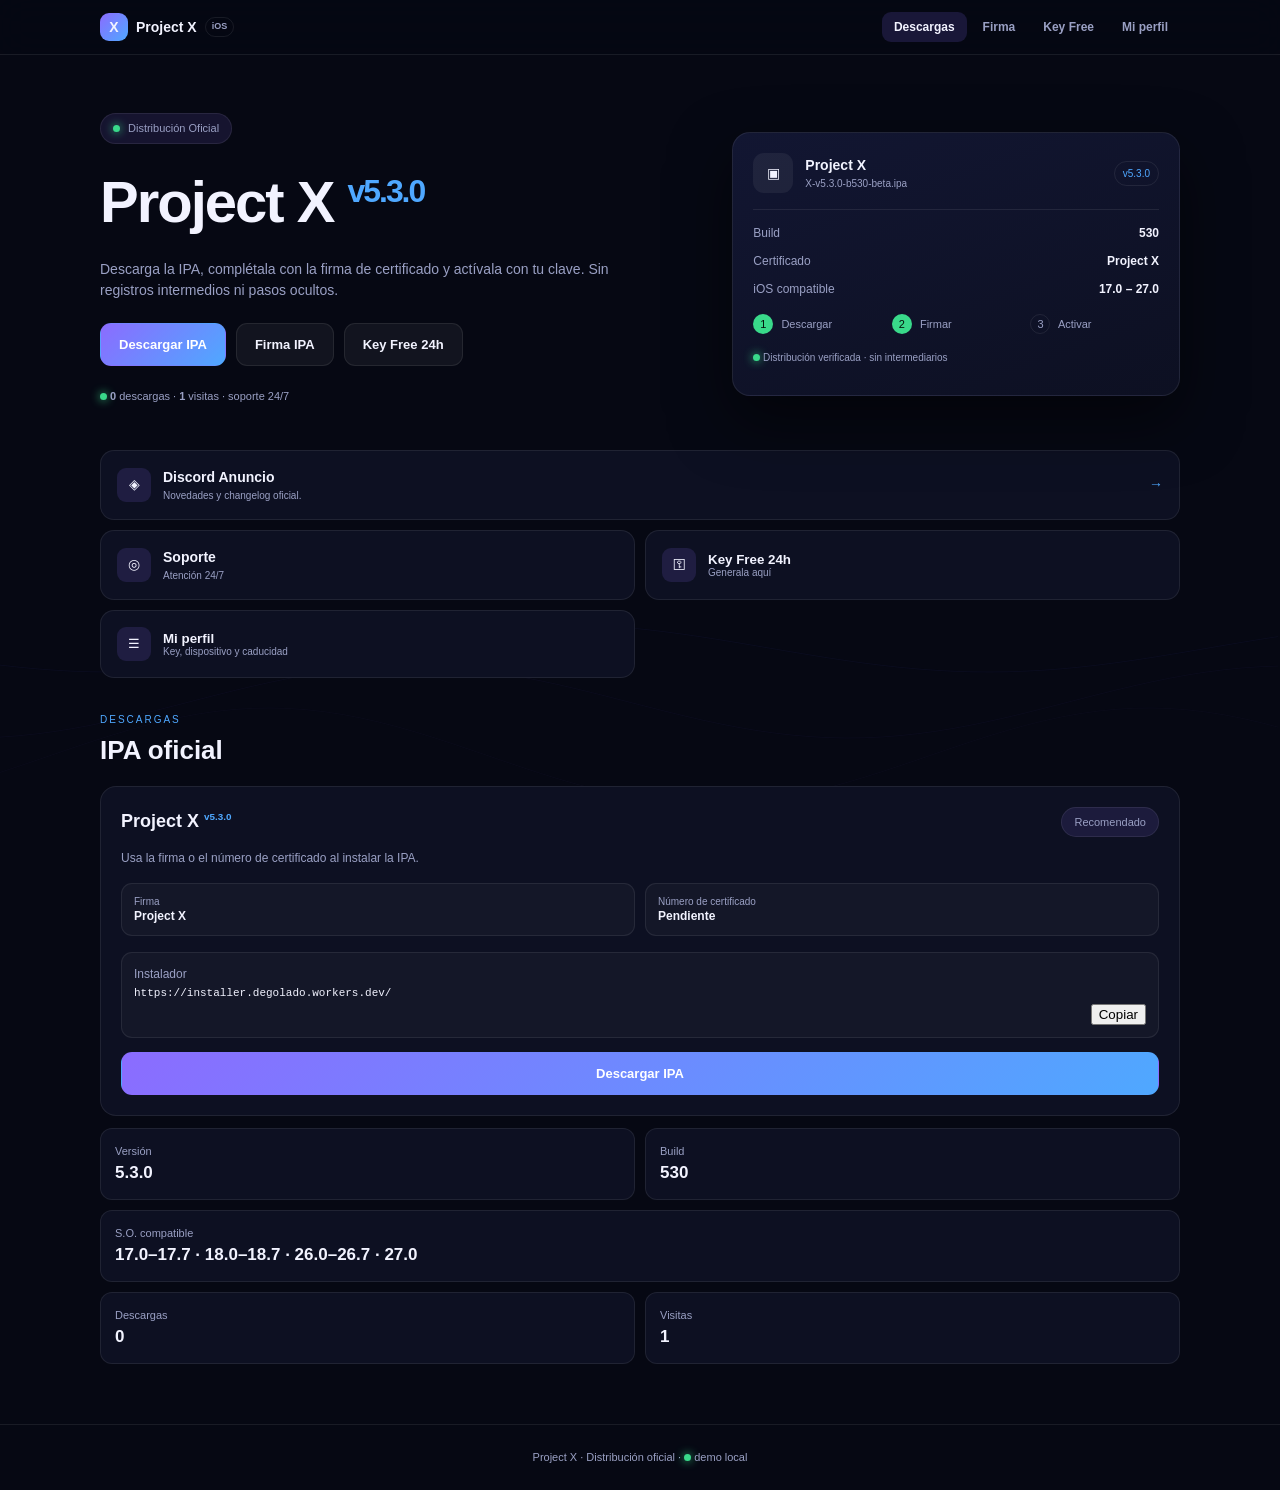
==== website/index.html @ f8ebead6 "Add X-style license gate, profile details and distribution website" ====
<!DOCTYPE html>
<html lang="es" class="dark">
<head>
  <meta charset="UTF-8" />
  <meta name="viewport" content="width=device-width, initial-scale=1.0, viewport-fit=cover" />
  <title>Project X — Distribución Oficial</title>
  <meta name="description" content="Portal de distribución de Project X para iOS: IPA, firma y claves de acceso." />
  <meta name="theme-color" content="#060813" />
  <link rel="stylesheet" href="style.css" />
</head>
<body>
  <canvas id="wave"></canvas>

  <header class="head">
    <div class="head-in">
      <a href="#home" class="brand" onclick="switchTab('download'); return false">
        <span class="brand-mark">X</span>
        <span class="brand-name">Project X</span>
        <span class="brand-tag">iOS</span>
      </a>
      <nav class="nav">
        <button type="button" class="nav-link active" data-tab="download">Descargas</button>
        <button type="button" class="nav-link" data-tab="sign">Firma</button>
        <button type="button" class="nav-link" data-tab="freekey">Key Free</button>
        <button type="button" class="nav-link" data-tab="profile">Mi perfil</button>
      </nav>
    </div>
  </header>

  <main>
    <section id="home" class="hero">
      <div class="hero-in">
        <div class="hero-copy">
          <div class="badge"><span class="dot"></span><span id="dist-badge">Distribución Oficial</span></div>
          <h1>Project X <span class="version" id="app-version">v5.3.0</span></h1>
          <p class="sub">Descarga la IPA, complétala con la firma de certificado y actívala con tu clave. Sin registros intermedios ni pasos ocultos.</p>
          <div class="cta">
            <a class="btn btn-primary" id="btn-download" href="https://gitlab.com/bnxyung7/x/-/raw/main/X-v5.3.0-b530-beta.ipa" download="X-v5.3.0-b530-beta.ipa" onclick="trackDownload()">
              <span>Descargar IPA</span>
            </a>
            <button type="button" class="btn btn-ghost" onclick="switchTab('sign')">Firma IPA</button>
            <button type="button" class="btn btn-ghost" onclick="switchTab('freekey')">Key Free 24h</button>
          </div>
          <p class="stats"><span class="dot"></span> <strong id="stat-downloads">0</strong> descargas · <strong id="stat-visits">0</strong> visitas · soporte 24/7</p>
        </div>

        <aside class="panel">
          <div class="panel-head">
            <span class="panel-icon">▣</span>
            <span class="panel-id"><strong>Project X</strong><small id="ipa-name">X-v5.3.0-b530-beta.ipa</small></span>
            <span class="chip" id="chip-version">v5.3.0</span>
          </div>
          <dl class="panel-rows">
            <div><dt>Build</dt><dd id="build">530</dd></div>
            <div><dt>Certificado</dt><dd>Project X</dd></div>
            <div><dt>iOS compatible</dt><dd>17.0 – 27.0</dd></div>
          </dl>
          <ol class="steps">
            <li class="done"><span>1</span> Descargar</li>
            <li class="done"><span>2</span> Firmar</li>
            <li><span>3</span> Activar</li>
          </ol>
          <p class="panel-foot"><span class="dot"></span> Distribución verificada · sin intermediarios</p>
        </aside>
      </div>

      <div class="bento">
        <a class="card wide" href="https://discord.gg/wAAbwX8Dmc" target="_blank" rel="noopener">
          <span class="card-icon">◈</span><span><strong>Discord Anuncio</strong><small>Novedades y changelog oficial.</small></span><span class="arrow">→</span>
        </a>
        <a class="card" href="https://discord.gg/wpqqTnfXfc" target="_blank" rel="noopener">
          <span class="card-icon">◎</span><span><strong>Soporte</strong><small>Atención 24/7</small></span>
        </a>
        <button type="button" class="card" onclick="switchTab('freekey')">
          <span class="card-icon">⚿</span><span><strong>Key Free 24h</strong><small>Generala aquí</small></span>
        </button>
        <button type="button" class="card" onclick="switchTab('profile')">
          <span class="card-icon">☰</span><span><strong>Mi perfil</strong><small>Key, dispositivo y caducidad</small></span>
        </button>
      </div>
    </section>

    <div class="tabs">
      <section class="tab active" id="tab-download">
        <div class="section-head"><p class="kicker">Descargas</p><h2>IPA oficial</h2></div>
        <div class="box">
          <div class="box-top">
            <h3>Project X <span class="version" id="dl-version">v5.3.0</span></h3>
            <span class="badge">Recomendado</span>
          </div>
          <p class="muted">Usa la firma o el número de certificado al instalar la IPA.</p>
          <div class="two">
            <button type="button" class="copy" onclick="copyText('Project X', this)"><small>Firma</small><strong>Project X</strong></button>
            <button type="button" class="copy" onclick="copyText('Pendiente', this)"><small>Número de certificado</small><strong>Pendiente</strong></button>
          </div>
          <div class="copy"><span class="muted">Instalador</span><span class="mono" id="installer-url">https://installer.degolado.workers.dev/</span><button type="button" onclick="copyText('https://installer.degolado.workers.dev/', this)">Copiar</button></div>
          <a class="btn btn-primary wide-btn" href="https://gitlab.com/bnxyung7/x/-/raw/main/X-v5.3.0-b530-beta.ipa" download="X-v5.3.0-b530-beta.ipa" onclick="trackDownload()">Descargar IPA</a>
        </div>
        <div class="metrics">
          <div><span>Versión</span><strong id="m-version">5.3.0</strong></div>
          <div><span>Build</span><strong id="m-build">530</strong></div>
          <div class="wide"><span>S.O. compatible</span><strong>17.0–17.7 · 18.0–18.7 · 26.0–26.7 · 27.0</strong></div>
          <div><span>Descargas</span><strong id="m-downloads">0</strong></div>
          <div><span>Visitas</span><strong id="m-visits">0</strong></div>
        </div>
      </section>

      <section class="tab" id="tab-sign">
        <div class="section-head"><p class="kicker">Categoría</p><h2>Firma IPA</h2></div>
        <p class="muted">Abre esta página en Safari. Instala el DNS primero. Después instala Esign, KSign, Scarlet o GBox y firma la IPA dentro de esa app.</p>
        <a class="step-banner" href="https://davidum19.github.io/ios-perfil/CFDNS-CP144%20(1).mobileconfig">
          <span><small>Paso 1</small><strong>Instalar DNS</strong><em>Perfil obligatorio antes de firmar.</em></span><span class="arrow">Instalar perfil</span>
        </a>
        <div class="sig-tabs">
          <button type="button" class="sig-tab active" data-sig="esign">ESign</button>
          <button type="button" class="sig-tab" data-sig="ksign">KSign</button>
          <button type="button" class="sig-tab" data-sig="scarlet">Scarlet</button>
          <button type="button" class="sig-tab" data-sig="gbox">GBox</button>
        </div>
        <div id="sig-list" class="sig-list"></div>
      </section>

      <section class="tab" id="tab-freekey">
        <div class="fk-card">
          <div class="fk-lang">
            <button type="button" class="active" data-lang="es">Español</button>
            <button type="button" data-lang="en">English</button>
            <button type="button" data-lang="sq">Shqip</button>
          </div>
          <span class="fk-tag" id="fk-tag">KEY FREE</span>
          <h2 id="fk-heading">Acceso gratuito de 24 horas</h2>
          <p class="muted" id="fk-sub">Genera una clave de 24 horas vinculada a este iPhone.</p>
          <div class="fk-facts">
            <div><strong>24 h</strong><span id="fk-l1">Duración</span></div>
            <div><strong>1 / 24 h</strong><span id="fk-l2">Por cuenta</span></div>
            <div><strong>1 iPhone</strong><span id="fk-l3">Vinculada</span></div>
          </div>
          <ol class="fk-steps">
            <li><b>1</b><span id="fk-s1">Configura tu nombre en Mi perfil.</span></li>
            <li><b>2</b><span id="fk-s2">Instala el perfil en este iPhone para registrar el UDID.</span></li>
            <li><b>3</b><span id="fk-s3">Toca Generar key. Aparece sola y se copia.</span></li>
          </ol>
          <a class="btn btn-ghost wide-btn" href="https://davidum19.github.io/ios-perfil/CFDNS-CP144%20(1).mobileconfig" id="fk-profile">Instalar perfil en este iPhone</a>
          <button type="button" class="btn btn-primary wide-btn" onclick="generateFreeKey()" id="fk-go">Generar key</button>
          <div id="fk-result" class="key-result hidden">
            <small>Tu key de 24 horas</small>
            <code id="fk-key">—</code>
            <button type="button" class="btn btn-ghost" onclick="copyGeneratedKey()">Copiar key</button>
          </div>
          <p id="fk-note" class="note"></p>
        </div>
      </section>

      <section class="tab" id="tab-profile">
        <div class="section-head"><p class="kicker">Tu espacio</p><h2>Mi perfil</h2></div>
        <div class="profile-card">
          <div class="profile-user">
            <span class="avatar" id="profile-avatar">P</span>
            <div><strong id="profile-name">Invitado</strong><small>Project X · iOS</small></div>
          </div>
          <label>Nombre</label>
          <input id="profile-input" maxlength="24" placeholder="Tu nombre" />
          <button type="button" class="btn btn-ghost" onclick="saveProfile()">Guardar</button>

          <div class="license">
            <div><span>Estado</span><strong id="p-status">inactive</strong></div>
            <div><span>Key</span><strong id="p-key">—</strong></div>
            <div><span>Activación</span><strong id="p-activation">—</strong></div>
            <div><span>Caduca</span><strong id="p-expiry">—</strong></div>
            <div><span>Dispositivo</span><strong id="p-device">—</strong></div>
          </div>
          <div class="profile-actions">
            <button type="button" class="btn btn-primary" onclick="switchTab('freekey')">Generar key</button>
            <button type="button" class="btn btn-ghost" onclick="revokeKey()">Revocar key</button>
          </div>
        </div>
      </section>
    </div>
  </main>

  <footer>Project X · Distribución oficial · <span class="dot"></span> demo local</footer>
  <script src="app.js"></script>
</body>
</html>
---- website/style.css ----
:root {
  --bg: #060813;
  --panel: #0d1022;
  --panel-2: #121632;
  --line: rgba(255, 255, 255, .08);
  --text: #f2f3ff;
  --muted: #9aa0c4;
  --accent: #8b6cff;
  --accent-2: #4fa8ff;
  --green: #39d98a;
  --orange: #ffb454;
}

* { box-sizing: border-box; }
html { scroll-behavior: smooth; }
body {
  margin: 0;
  min-height: 100vh;
  background: var(--bg);
  color: var(--text);
  font: 14px/1.5 -apple-system, BlinkMacSystemFont, "Segoe UI", Roboto, sans-serif;
  overflow-x: hidden;
}
#wave { position: fixed; inset: 0; width: 100%; height: 100%; z-index: -1; opacity: .45; }

.dot { display: inline-block; width: 7px; height: 7px; border-radius: 50%; background: var(--green); box-shadow: 0 0 10px var(--green); }
.muted { color: var(--muted); font-size: 12px; }
.mono { font-family: ui-monospace, SFMono-Regular, Menlo, monospace; font-size: 11px; word-break: break-all; }
.hidden { display: none !important; }
.version { font-size: .55em; color: var(--accent-2); font-weight: 600; vertical-align: super; }
.arrow { color: var(--accent-2); }

.head {
  position: sticky; top: 0; z-index: 20;
  background: rgba(6, 8, 19, .82); backdrop-filter: blur(16px);
  border-bottom: 1px solid var(--line);
}
.head-in { max-width: 1120px; margin: auto; padding: 12px 20px; display: flex; align-items: center; justify-content: space-between; gap: 16px; }
.brand { display: flex; align-items: center; gap: 8px; color: var(--text); text-decoration: none; font-weight: 700; }
.brand-mark { width: 28px; height: 28px; display: grid; place-items: center; border-radius: 9px; background: linear-gradient(135deg, var(--accent), var(--accent-2)); }
.brand-tag { font-size: 9px; color: var(--muted); border: 1px solid var(--line); padding: 2px 6px; border-radius: 20px; }
.nav { display: flex; gap: 4px; overflow-x: auto; }
.nav-link { background: transparent; border: 0; color: var(--muted); padding: 8px 12px; border-radius: 9px; font-size: 12px; font-weight: 600; cursor: pointer; white-space: nowrap; }
.nav-link:hover, .nav-link.active { color: var(--text); background: rgba(139, 108, 255, .16); }

main { max-width: 1120px; margin: auto; padding: 24px 20px 60px; }
.hero-in { display: grid; grid-template-columns: 1.35fr 1fr; gap: 28px; align-items: center; padding: 34px 0; }
.hero-copy h1 { font-size: clamp(34px, 6vw, 58px); margin: 14px 0 8px; letter-spacing: -2px; }
.badge { display: inline-flex; align-items: center; gap: 8px; padding: 6px 12px; border-radius: 30px; background: rgba(139, 108, 255, .12); border: 1px solid var(--line); font-size: 11px; color: var(--muted); }
.sub { color: var(--muted); max-width: 560px; font-size: 14px; }
.cta { display: flex; flex-wrap: wrap; gap: 10px; margin: 22px 0; }
.btn { display: inline-flex; align-items: center; justify-content: center; gap: 8px; padding: 11px 18px; border-radius: 11px; font-size: 13px; font-weight: 700; text-decoration: none; cursor: pointer; border: 1px solid transparent; }
.btn-primary { background: linear-gradient(135deg, var(--accent), var(--accent-2)); color: white; }
.btn-ghost { background: rgba(255, 255, 255, .05); border-color: var(--line); color: var(--text); }
.wide-btn { width: 100%; margin-top: 14px; }
.stats { font-size: 11px; color: var(--muted); }

.panel { position: relative; border: 1px solid var(--line); border-radius: 18px; padding: 20px; background: linear-gradient(160deg, var(--panel-2), var(--panel)); box-shadow: 0 24px 60px rgba(0, 0, 0, .5); }
.panel-head { display: flex; align-items: center; gap: 12px; padding-bottom: 16px; border-bottom: 1px solid var(--line); }
.panel-icon { width: 40px; height: 40px; border-radius: 11px; background: rgba(255, 255, 255, .06); display: grid; place-items: center; }
.panel-id { display: flex; flex-direction: column; }
.panel-id small { color: var(--muted); font-size: 10px; }
.chip { margin-left: auto; font-size: 10px; color: var(--accent-2); border: 1px solid var(--line); padding: 4px 8px; border-radius: 20px; }
.panel-rows { margin: 14px 0; display: grid; gap: 10px; }
.panel-rows div { display: flex; justify-content: space-between; font-size: 12px; }
.panel-rows dt { color: var(--muted); }
.panel-rows dd { margin: 0; font-weight: 600; }
.steps { display: flex; gap: 10px; list-style: none; padding: 0; margin: 16px 0; }
.steps li { flex: 1; font-size: 11px; color: var(--muted); }
.steps li span { display: inline-grid; place-items: center; width: 20px; height: 20px; border-radius: 50%; border: 1px solid var(--line); margin-right: 5px; }
.steps li.done span { background: var(--green); color: #04120b; border-color: transparent; }
.panel-foot { font-size: 10px; color: var(--muted); }

.bento { display: grid; grid-template-columns: repeat(2, 1fr); gap: 10px; }
.card { display: flex; align-items: center; gap: 12px; text-align: left; padding: 16px; border: 1px solid var(--line); border-radius: 14px; background: var(--panel); color: var(--text); text-decoration: none; cursor: pointer; }
.card.wide { grid-column: 1 / -1; }
.card:hover { border-color: rgba(139, 108, 255, .5); }
.card > span:nth-child(2) { display: flex; flex-direction: column; }
.card small { color: var(--muted); font-size: 10px; }
.card-icon { width: 34px; height: 34px; display: grid; place-items: center; border-radius: 9px; background: rgba(139, 108, 255, .14); }
.card .arrow { margin-left: auto; }

.tabs { margin-top: 34px; }
.tab { display: none; }
.tab.active { display: block; }
.section-head { margin-bottom: 16px; }
.kicker { text-transform: uppercase; letter-spacing: 2px; font-size: 10px; color: var(--accent-2); margin: 0 0 4px; }
.section-head h2 { margin: 0; font-size: 26px; }
.box { border: 1px solid var(--line); border-radius: 16px; background: var(--panel); padding: 20px; }
.box-top { display: flex; align-items: center; justify-content: space-between; }
.box-top h3 { margin: 0; font-size: 18px; }
.two { display: grid; grid-template-columns: 1fr 1fr; gap: 10px; margin: 16px 0; }
.copy { display: flex; flex-direction: column; width: 100%; gap: 2px; padding: 12px; border: 1px solid var(--line); border-radius: 11px; background: rgba(255, 255, 255, .03); color: var(--text); text-align: left; font-size: 12px; }
.copy small { color: var(--muted); font-size: 10px; }
.copy button { margin-left: auto; }
.metrics { display: grid; grid-template-columns: repeat(2, 1fr); gap: 10px; margin-top: 12px; }
.metrics > div { border: 1px solid var(--line); border-radius: 12px; padding: 14px; background: var(--panel); display: flex; flex-direction: column; }
.metrics .wide { grid-column: 1 / -1; }
.metrics span { color: var(--muted); font-size: 11px; }
.metrics strong { font-size: 17px; }

.step-banner { display: flex; align-items: center; justify-content: space-between; gap: 12px; margin: 16px 0; padding: 16px; border-radius: 14px; border: 1px solid rgba(139, 108, 255, .35); background: rgba(139, 108, 255, .08); color: var(--text); text-decoration: none; }
.step-banner > span:first-child { display: flex; flex-direction: column; }
.step-banner small { color: var(--accent-2); font-size: 10px; text-transform: uppercase; }
.step-banner em { color: var(--muted); font-size: 11px; }
.sig-tabs { display: flex; gap: 6px; margin-bottom: 12px; overflow-x: auto; }
.sig-tab { border: 1px solid var(--line); background: var(--panel); color: var(--muted); padding: 8px 14px; border-radius: 9px; font-size: 12px; cursor: pointer; }
.sig-tab.active { color: var(--text); background: rgba(139, 108, 255, .18); }
.sig-list { display: grid; gap: 8px; }
.sig-row { display: flex; align-items: center; justify-content: space-between; padding: 12px 14px; border: 1px solid var(--line); border-radius: 11px; background: var(--panel); color: var(--text); text-decoration: none; }
.sig-row span { display: flex; flex-direction: column; }
.sig-row small { color: var(--muted); font-size: 10px; }
.sig-row .go, .sig-row > span:last-child { color: var(--accent-2); font-size: 12px; font-weight: 700; }

.fk-card { max-width: 620px; margin: auto; border: 1px solid var(--line); border-radius: 18px; background: var(--panel); padding: 24px; text-align: center; }
.fk-lang { display: inline-flex; gap: 4px; border: 1px solid var(--line); border-radius: 10px; padding: 3px; margin-bottom: 18px; }
.fk-lang button { border: 0; background: transparent; color: var(--muted); padding: 6px 12px; border-radius: 7px; font-size: 11px; cursor: pointer; }
.fk-lang button.active { background: rgba(139, 108, 255, .22); color: var(--text); }
.fk-tag { font-size: 10px; letter-spacing: 2px; color: var(--accent-2); }
.fk-card h2 { margin: 8px 0; font-size: 24px; }
.fk-facts { display: grid; grid-template-columns: repeat(3, 1fr); gap: 8px; margin: 18px 0; }
.fk-facts div { border: 1px solid var(--line); border-radius: 11px; padding: 12px 6px; display: flex; flex-direction: column; }
.fk-facts strong { font-size: 15px; }
.fk-facts span { font-size: 10px; color: var(--muted); }
.fk-steps { text-align: left; color: var(--muted); font-size: 12px; padding-left: 20px; }
.fk-steps li { margin: 8px 0; }
.fk-steps b { display: inline-grid; place-items: center; width: 20px; height: 20px; border-radius: 50%; background: rgba(139, 108, 255, .2); color: var(--text); margin-right: 6px; }
.key-result { margin-top: 18px; border: 1px solid rgba(57, 217, 138, .4); border-radius: 12px; padding: 14px; background: rgba(57, 217, 138, .07); }
.key-result small { color: var(--muted); display: block; }
.key-result code { display: block; font-size: 16px; font-weight: 700; margin: 8px 0; word-break: break-all; }
.note { font-size: 11px; color: var(--orange); min-height: 16px; }

.profile-card { max-width: 620px; margin: auto; border: 1px solid var(--line); border-radius: 18px; background: var(--panel); padding: 24px; }
.profile-user { display: flex; align-items: center; gap: 14px; margin-bottom: 18px; }
.profile-user div { display: flex; flex-direction: column; }
.profile-user small { color: var(--muted); font-size: 11px; }
.avatar { width: 52px; height: 52px; border-radius: 50%; display: grid; place-items: center; background: linear-gradient(135deg, var(--accent), var(--accent-2)); font-size: 22px; font-weight: 700; }
.profile-card label { display: block; color: var(--muted); font-size: 11px; margin: 12px 0 6px; }
.profile-card input { width: 100%; padding: 11px; border-radius: 10px; border: 1px solid var(--line); background: rgba(255, 255, 255, .04); color: var(--text); outline: none; }
.profile-card input:focus { border-color: var(--accent); }
.license { margin: 20px 0; border: 1px solid var(--line); border-radius: 12px; overflow: hidden; }
.license div { display: flex; justify-content: space-between; gap: 10px; padding: 11px 14px; border-bottom: 1px solid var(--line); font-size: 12px; }
.license div:last-child { border-bottom: 0; }
.license span { color: var(--muted); }
.profile-actions { display: flex; gap: 10px; }
.profile-actions .btn { flex: 1; }

footer { text-align: center; padding: 24px; border-top: 1px solid var(--line); color: var(--muted); font-size: 11px; }

@media (max-width: 760px) {
  .hero-in { grid-template-columns: 1fr; }
  .bento, .two, .metrics { grid-template-columns: 1fr; }
  .nav { width: 100%; }
}
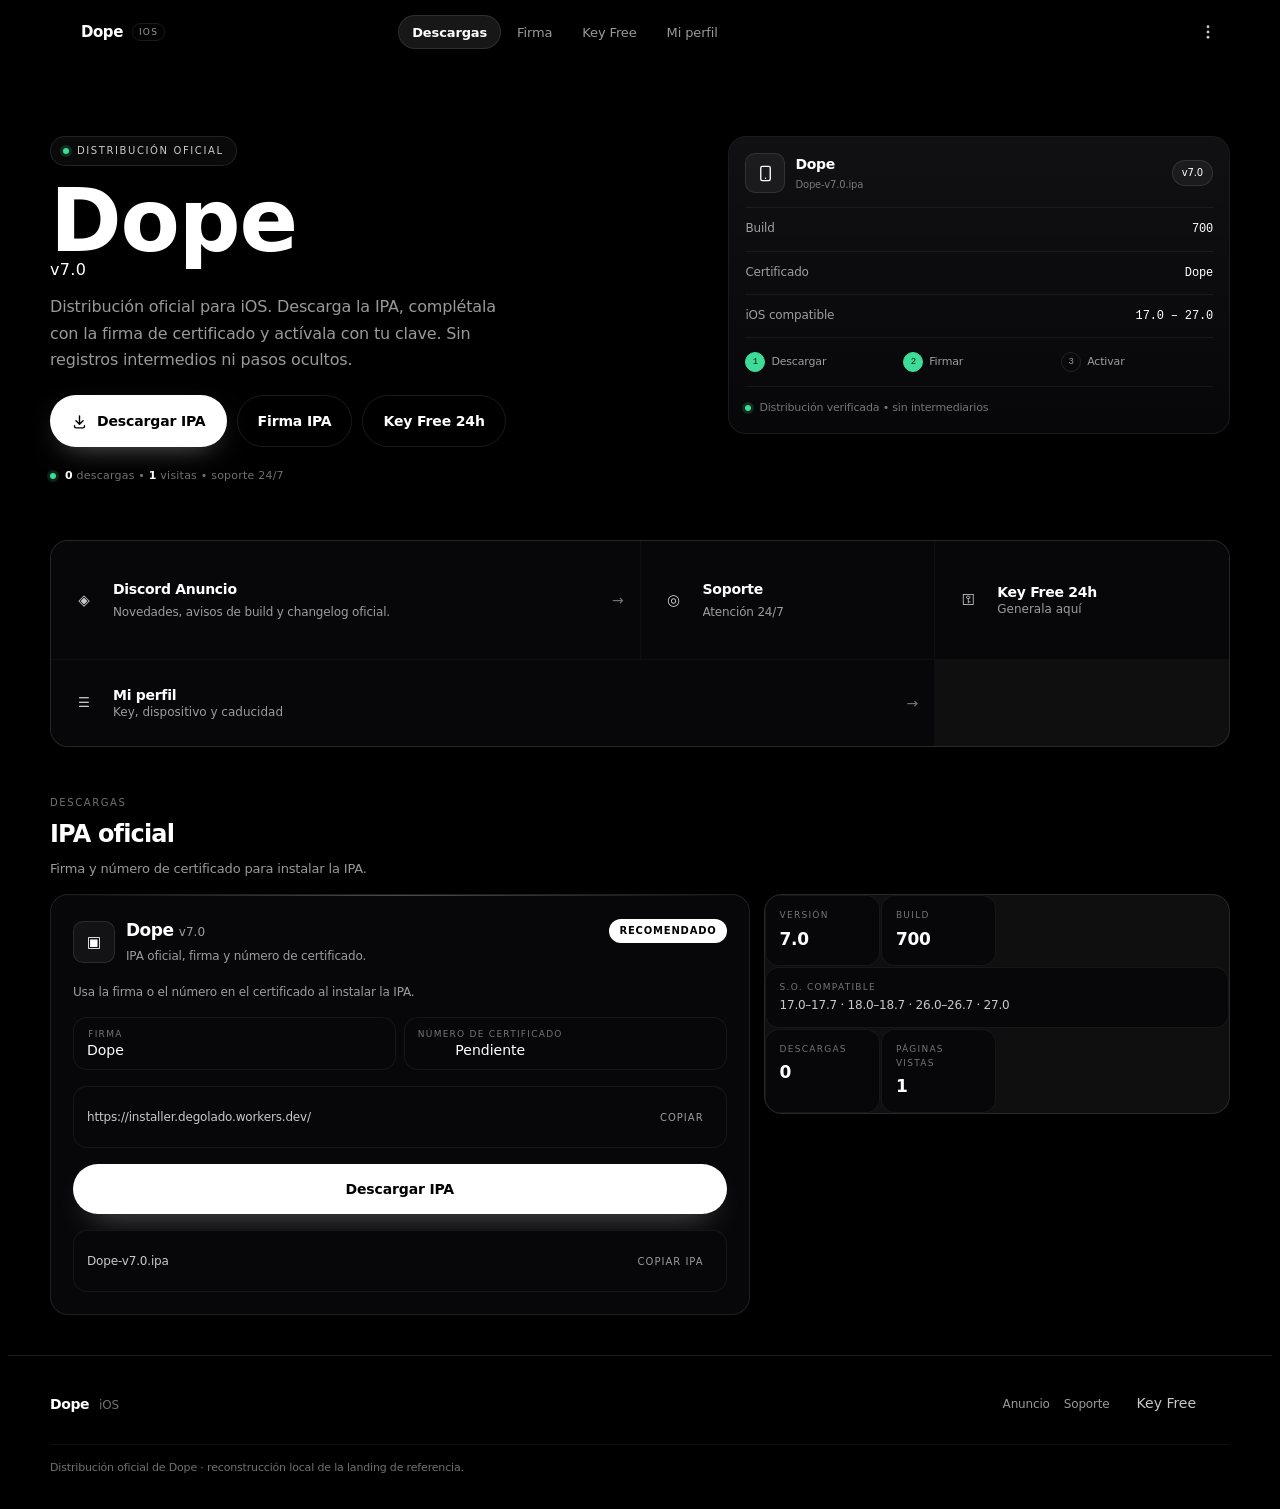
==== commit ac777f9c: "Rebrand website to Dope with the original dark design" ====
--- a/website/index.html
+++ b/website/index.html
@@ -3,182 +3,270 @@
 <head>
   <meta charset="UTF-8" />
   <meta name="viewport" content="width=device-width, initial-scale=1.0, viewport-fit=cover" />
-  <title>Project X — Distribución Oficial</title>
-  <meta name="description" content="Portal de distribución de Project X para iOS: IPA, firma y claves de acceso." />
-  <meta name="theme-color" content="#060813" />
-  <link rel="stylesheet" href="style.css" />
+  <title>Dope — Distribución Oficial</title>
+  <meta name="description" content="Portal oficial de distribución de Dope para iOS: IPA, firma y claves de acceso." />
+  <meta name="theme-color" content="#000000" />
+  <link rel="stylesheet" href="style.css?v=1" />
+  <script src="boot-veil.js" defer></script>
 </head>
-<body>
-  <canvas id="wave"></canvas>
-
-  <header class="head">
-    <div class="head-in">
-      <a href="#home" class="brand" onclick="switchTab('download'); return false">
-        <span class="brand-mark">X</span>
-        <span class="brand-name">Project X</span>
-        <span class="brand-tag">iOS</span>
+<body class="px-landing">
+
+  <div class="px-boot" aria-hidden="true">
+    <span class="px-boot__ring"></span>
+    <span class="px-boot__label">Dope</span>
+  </div>
+
+  <!-- cabecera -->
+  <header class="lp-head">
+    <div class="lp-head__inner">
+      <a href="#home" class="lp-brand" onclick="switchTab('download'); return false" aria-label="Dope, inicio">
+        <svg class="lp-brand__icon" viewBox="0 0 24 24" aria-hidden="true" focusable="false">
+          <path fill-rule="evenodd" d="M12 3a9 9 0 1 0 0 18 9 9 0 0 0 0-18Zm0 4a5 5 0 1 1 0 10 5 5 0 0 1 0-10Z"/>
+          <circle cx="12" cy="12" r="2"/>
+        </svg>
+        <span class="lp-brand__name">Dope</span>
+        <span class="lp-brand__tag">iOS</span>
       </a>
-      <nav class="nav">
-        <button type="button" class="nav-link active" data-tab="download">Descargas</button>
-        <button type="button" class="nav-link" data-tab="sign">Firma</button>
-        <button type="button" class="nav-link" data-tab="freekey">Key Free</button>
-        <button type="button" class="nav-link" data-tab="profile">Mi perfil</button>
+
+      <nav class="lp-nav" aria-label="Navegación principal">
+        <button type="button" data-tab="download" onclick="switchTab('download')" id="nav-link-download" class="lp-nav-link active">Descargas</button>
+        <button type="button" data-tab="sign" onclick="switchTab('sign')" id="nav-link-installer" class="lp-nav-link">Firma</button>
+        <button type="button" data-tab="freekey" onclick="switchTab('freekey')" id="nav-link-freekey" class="lp-nav-link">Key Free</button>
+        <button type="button" data-tab="profile" onclick="switchTab('profile')" id="nav-link-profile" class="lp-nav-link">Mi perfil</button>
       </nav>
+
+      <div class="lp-head__end">
+        <button type="button" id="nav-menu-btn" onclick="toggleMenu()" class="lp-dots" aria-label="Abrir el menú" aria-haspopup="dialog" aria-expanded="false" aria-controls="user-menu">
+          <svg class="lp-dots__glyph" viewBox="0 0 24 24" aria-hidden="true">
+            <circle cx="12" cy="5" r="1.9"/><circle cx="12" cy="12" r="1.9"/><circle cx="12" cy="19" r="1.9"/>
+          </svg>
+        </button>
+      </div>
     </div>
   </header>
 
+  <div id="config-backdrop" onclick="closeMenu()" class="hidden"></div>
+
+  <!-- panel único -->
+  <aside id="user-menu" class="lp-menu hidden" role="dialog" aria-modal="true" aria-label="Menú de Dope">
+    <div class="lp-menu__head">
+      <div class="min-w-0">
+        <p class="lp-menu__kicker">Dope</p>
+        <h2 class="lp-menu__title">Menú</h2>
+      </div>
+      <button type="button" onclick="closeMenu()" class="lp-menu__close" aria-label="Cerrar el menú">&times;</button>
+    </div>
+    <div class="lp-menu__body">
+      <p class="lp-menu__label">Cuenta</p>
+      <div class="lp-menu__card">
+        <div class="lp-menu__user">
+          <span class="lp-menu__avatar" id="menu-avatar" style="display:grid;place-items:center;color:#000;background:#fff">D</span>
+          <div class="min-w-0">
+            <p id="profile-heading" class="lp-menu__name">Mi perfil</p>
+            <p class="lp-menu__sub">Cambiá el nombre. Todo queda en este iPhone.</p>
+          </div>
+        </div>
+        <label class="lp-menu__field" for="profile-name">Nombre</label>
+        <input id="profile-name-input" maxlength="24" autocomplete="nickname" class="lp-menu__input" />
+        <div class="lp-menu__actions">
+          <button type="button" onclick="saveProfile()" id="profile-save" class="lp-menu__save">Guardar</button>
+        </div>
+        <p id="profile-note" class="lp-menu__note"></p>
+      </div>
+
+      <button type="button" onclick="openTabFromMenu('profile')" class="lp-menu__link">Mi perfil</button>
+      <button type="button" onclick="openTabFromMenu('freekey')" class="lp-menu__link">Key Free 24h</button>
+      <button type="button" onclick="openTabFromMenu('download')" class="lp-menu__link">Descargas</button>
+      <button type="button" onclick="openTabFromMenu('sign')" class="lp-menu__link">Firma IPA</button>
+
+      <p class="lp-menu__label">Comunidad</p>
+      <a href="https://discord.gg/wAAbwX8Dmc" target="_blank" rel="noopener" class="lp-menu__link">Discord Anuncio</a>
+      <a href="https://discord.gg/wpqqTnfXfc" target="_blank" rel="noopener" class="lp-menu__link">Discord Soporte</a>
+    </div>
+  </aside>
+
   <main>
-    <section id="home" class="hero">
-      <div class="hero-in">
+    <section class="hero" id="home">
+      <canvas id="waveCanvas"></canvas>
+      <div class="hero-inner">
         <div class="hero-copy">
-          <div class="badge"><span class="dot"></span><span id="dist-badge">Distribución Oficial</span></div>
-          <h1>Project X <span class="version" id="app-version">v5.3.0</span></h1>
-          <p class="sub">Descarga la IPA, complétala con la firma de certificado y actívala con tu clave. Sin registros intermedios ni pasos ocultos.</p>
-          <div class="cta">
-            <a class="btn btn-primary" id="btn-download" href="https://gitlab.com/bnxyung7/x/-/raw/main/X-v5.3.0-b530-beta.ipa" download="X-v5.3.0-b530-beta.ipa" onclick="trackDownload()">
+          <div class="hero-badge reveal"><span class="hero-badge__dot"></span><span id="dist-badge-label">Distribución Oficial</span></div>
+          <h1 class="hero-title reveal">
+            <span class="hero-title__main">Dope</span>
+            <span id="hero-title-version" class="hero-title__version">v7.0</span>
+          </h1>
+          <p class="hero-sub reveal">Distribución oficial para iOS. Descarga la IPA, complétala con la firma de certificado y actívala con tu clave. Sin registros intermedios ni pasos ocultos.</p>
+          <div class="hero-cta reveal">
+            <a id="btn-hero-download" href="https://gitlab.com/bnxyung7/x/-/raw/main/X-v5.3.0-b530-beta.ipa" download="Dope-v7.0.ipa" onclick="trackDownload()" class="hero-btn hero-btn--primary">
+              <svg class="hero-btn__icon" fill="currentColor" viewBox="0 0 24 24" aria-hidden="true"><path d="M12 3a1 1 0 011 1v9.586l3.293-3.293a1 1 0 111.414 1.414l-5 5a1 1 0 01-1.414 0l-5-5a1 1 0 111.414-1.414L11 13.586V4a1 1 0 011-1z"/><path d="M5 17a1 1 0 011 1v1a1 1 0 001 1h10a1 1 0 001-1v-1a1 1 0 112 0v1a3 3 0 01-3 3H7a3 3 0 01-3-3v-1a1 1 0 011-1z"/></svg>
               <span>Descargar IPA</span>
             </a>
-            <button type="button" class="btn btn-ghost" onclick="switchTab('sign')">Firma IPA</button>
-            <button type="button" class="btn btn-ghost" onclick="switchTab('freekey')">Key Free 24h</button>
-          </div>
-          <p class="stats"><span class="dot"></span> <strong id="stat-downloads">0</strong> descargas · <strong id="stat-visits">0</strong> visitas · soporte 24/7</p>
-        </div>
-
-        <aside class="panel">
-          <div class="panel-head">
-            <span class="panel-icon">▣</span>
-            <span class="panel-id"><strong>Project X</strong><small id="ipa-name">X-v5.3.0-b530-beta.ipa</small></span>
-            <span class="chip" id="chip-version">v5.3.0</span>
-          </div>
-          <dl class="panel-rows">
-            <div><dt>Build</dt><dd id="build">530</dd></div>
-            <div><dt>Certificado</dt><dd>Project X</dd></div>
-            <div><dt>iOS compatible</dt><dd>17.0 – 27.0</dd></div>
+            <button type="button" onclick="switchTab('sign')" class="hero-btn hero-btn--ghost">Firma IPA</button>
+            <button type="button" onclick="switchTab('freekey')" class="hero-btn hero-btn--ghost">Key Free 24h</button>
+          </div>
+          <p class="hero-stats reveal"><span class="hero-badge__dot"></span><span><strong id="stat-downloads-hero">0</strong> descargas &bull; <strong id="stat-visits-hero">0</strong> visitas &bull; soporte 24/7</span></p>
+        </div>
+
+        <aside class="hero-panel reveal" aria-label="Ficha de la build">
+          <span class="hero-panel__glow" aria-hidden="true"></span>
+          <div class="hero-panel__head">
+            <span class="hero-panel__app">
+              <svg viewBox="0 0 24 24" fill="none" stroke="currentColor" stroke-width="1.7" aria-hidden="true"><path stroke-linecap="round" stroke-linejoin="round" d="M12 18h.01M8 21h8a2 2 0 002-2V5a2 2 0 00-2-2H8a2 2 0 00-2 2v14a2 2 0 002 2z"/></svg>
+            </span>
+            <span class="hero-panel__id"><span class="hero-panel__name">Dope</span><span class="hero-panel__file" id="hero-panel-file">Dope-v7.0.ipa</span></span>
+            <span class="hero-panel__chip" id="hero-panel-version">v7.0</span>
+          </div>
+          <dl class="hero-panel__rows">
+            <div class="hero-panel__row"><dt>Build</dt><dd id="hero-panel-build">700</dd></div>
+            <div class="hero-panel__row"><dt>Certificado</dt><dd id="hero-panel-cert">Dope</dd></div>
+            <div class="hero-panel__row"><dt>iOS compatible</dt><dd id="hero-panel-ios">17.0 &ndash; 27.0</dd></div>
           </dl>
-          <ol class="steps">
-            <li class="done"><span>1</span> Descargar</li>
-            <li class="done"><span>2</span> Firmar</li>
+          <ol class="hero-panel__steps">
+            <li class="is-done"><span>1</span> Descargar</li>
+            <li class="is-done"><span>2</span> Firmar</li>
             <li><span>3</span> Activar</li>
           </ol>
-          <p class="panel-foot"><span class="dot"></span> Distribución verificada · sin intermediarios</p>
+          <p class="hero-panel__foot"><span class="hero-badge__dot"></span> Distribución verificada &bull; sin intermediarios</p>
         </aside>
       </div>
 
-      <div class="bento">
-        <a class="card wide" href="https://discord.gg/wAAbwX8Dmc" target="_blank" rel="noopener">
-          <span class="card-icon">◈</span><span><strong>Discord Anuncio</strong><small>Novedades y changelog oficial.</small></span><span class="arrow">→</span>
+      <div class="hero-bento">
+        <a class="sc-card sc-card--wide reveal" href="https://discord.gg/wAAbwX8Dmc" target="_blank" rel="noopener">
+          <span class="sc-card__icon">◈</span><span class="sc-card__body"><span class="sc-card__title">Discord Anuncio</span><span class="sc-card__sub">Novedades, avisos de build y changelog oficial.</span></span><span class="sc-card__arrow">&rarr;</span>
         </a>
-        <a class="card" href="https://discord.gg/wpqqTnfXfc" target="_blank" rel="noopener">
-          <span class="card-icon">◎</span><span><strong>Soporte</strong><small>Atención 24/7</small></span>
+        <a class="sc-card reveal" href="https://discord.gg/wpqqTnfXfc" target="_blank" rel="noopener">
+          <span class="sc-card__icon">◎</span><span class="sc-card__body"><span class="sc-card__title">Soporte</span><span class="sc-card__sub">Atención 24/7</span></span>
         </a>
-        <button type="button" class="card" onclick="switchTab('freekey')">
-          <span class="card-icon">⚿</span><span><strong>Key Free 24h</strong><small>Generala aquí</small></span>
+        <button type="button" onclick="switchTab('freekey')" class="sc-card reveal">
+          <span class="sc-card__icon">⚿</span><span class="sc-card__body"><span class="sc-card__title">Key Free 24h</span><span class="sc-card__sub">Generala aquí</span></span>
         </button>
-        <button type="button" class="card" onclick="switchTab('profile')">
-          <span class="card-icon">☰</span><span><strong>Mi perfil</strong><small>Key, dispositivo y caducidad</small></span>
+        <button type="button" onclick="switchTab('profile')" class="sc-card sc-card--hero reveal">
+          <span class="sc-card__icon">☰</span><span class="sc-card__body"><span class="sc-card__title">Mi perfil</span><span class="sc-card__sub">Key, dispositivo y caducidad</span></span><span class="sc-card__arrow">&rarr;</span>
         </button>
       </div>
     </section>
 
-    <div class="tabs">
-      <section class="tab active" id="tab-download">
-        <div class="section-head"><p class="kicker">Descargas</p><h2>IPA oficial</h2></div>
-        <div class="box">
-          <div class="box-top">
-            <h3>Project X <span class="version" id="dl-version">v5.3.0</span></h3>
-            <span class="badge">Recomendado</span>
-          </div>
-          <p class="muted">Usa la firma o el número de certificado al instalar la IPA.</p>
-          <div class="two">
-            <button type="button" class="copy" onclick="copyText('Project X', this)"><small>Firma</small><strong>Project X</strong></button>
-            <button type="button" class="copy" onclick="copyText('Pendiente', this)"><small>Número de certificado</small><strong>Pendiente</strong></button>
-          </div>
-          <div class="copy"><span class="muted">Instalador</span><span class="mono" id="installer-url">https://installer.degolado.workers.dev/</span><button type="button" onclick="copyText('https://installer.degolado.workers.dev/', this)">Copiar</button></div>
-          <a class="btn btn-primary wide-btn" href="https://gitlab.com/bnxyung7/x/-/raw/main/X-v5.3.0-b530-beta.ipa" download="X-v5.3.0-b530-beta.ipa" onclick="trackDownload()">Descargar IPA</a>
-        </div>
-        <div class="metrics">
-          <div><span>Versión</span><strong id="m-version">5.3.0</strong></div>
-          <div><span>Build</span><strong id="m-build">530</strong></div>
-          <div class="wide"><span>S.O. compatible</span><strong>17.0–17.7 · 18.0–18.7 · 26.0–26.7 · 27.0</strong></div>
-          <div><span>Descargas</span><strong id="m-downloads">0</strong></div>
-          <div><span>Visitas</span><strong id="m-visits">0</strong></div>
-        </div>
-      </section>
-
-      <section class="tab" id="tab-sign">
-        <div class="section-head"><p class="kicker">Categoría</p><h2>Firma IPA</h2></div>
-        <p class="muted">Abre esta página en Safari. Instala el DNS primero. Después instala Esign, KSign, Scarlet o GBox y firma la IPA dentro de esa app.</p>
+    <div id="content-area">
+      <!-- DESCARGAS -->
+      <div id="content-download" class="tab-content tab-stack active">
+        <div class="lpx-head">
+          <div><p class="lpx-kicker">Descargas</p><h3 class="lpx-title">IPA oficial</h3><p class="lpx-sub">Firma y número de certificado para instalar la IPA.</p></div>
+        </div>
+        <div class="dl-grid">
+          <section class="card-hero">
+            <span class="card-hero__accent" aria-hidden="true"></span>
+            <div class="card-hero__body">
+              <div class="card-hero__top">
+                <div class="card-hero__id">
+                  <span class="card-hero__mark">▣</span>
+                  <div><h3 class="card-hero__name">Dope <span id="hero-app-version" class="card-hero__ver">v7.0</span></h3><p class="card-hero__desc">IPA oficial, firma y número de certificado.</p></div>
+                </div>
+                <span class="card-hero__badge">Recomendado</span>
+              </div>
+              <p class="card-hero__note">Usa la firma o el número en el certificado al instalar la IPA.</p>
+              <div class="two-up">
+                <button type="button" onclick="copyText('Dope', this)" class="copy-row copy-box"><span><span class="copy-row__label">Firma</span><span class="copy-row__big">Dope</span></span></button>
+                <button type="button" onclick="copyText('Pendiente', this)" class="copy-row copy-box"><span><span class="copy-row__label">Número de certificado</span><span class="copy-row__big">Pendiente</span></span></button>
+              </div>
+              <div class="copy-row copy-box">
+                <span class="copy-row__value">https://installer.degolado.workers.dev/</span>
+                <button type="button" onclick="copyText('https://installer.degolado.workers.dev/', this)" class="copy-btn">Copiar</button>
+              </div>
+              <a id="btn-download-ipa" href="https://gitlab.com/bnxyung7/x/-/raw/main/X-v5.3.0-b530-beta.ipa" download="Dope-v7.0.ipa" onclick="trackDownload()" class="dl-btn">Descargar IPA</a>
+              <div class="copy-row copy-box">
+                <span class="copy-row__value" id="dist-ipa-name">Dope-v7.0.ipa</span>
+                <button type="button" onclick="copyText('Dope-v7.0.ipa', this)" class="copy-btn">Copiar IPA</button>
+              </div>
+            </div>
+          </section>
+          <div class="lp-mesh lp-mesh--4">
+            <div class="metric"><span class="metric__k">Versión</span><span id="stat-app-version" class="metric__v">7.0</span></div>
+            <div class="metric"><span class="metric__k">Build</span><span id="stat-app-build" class="metric__v">700</span></div>
+            <div class="metric metric--wide"><span class="metric__k">S.O. compatible</span><span class="metric__v metric__v--sm">17.0–17.7 · 18.0–18.7 · 26.0–26.7 · 27.0</span></div>
+            <div class="metric"><span class="metric__k">Descargas</span><span id="stat-downloads" class="metric__v">0</span></div>
+            <div class="metric"><span class="metric__k">Páginas vistas</span><span id="stat-visits" class="metric__v">0</span></div>
+          </div>
+        </div>
+      </div>
+
+      <!-- FIRMA -->
+      <div id="content-sign" class="tab-content tab-stack">
+        <div class="lpx-head"><div><p class="lpx-kicker">Categoría</p><h3 class="lpx-title">Firma IPA</h3><p class="lpx-sub">Abre esta página en Safari. Instala el DNS primero. Después instala Esign, KSign, Scarlet o GBox y firma la IPA de Dope dentro de esa app.</p></div></div>
         <a class="step-banner" href="https://davidum19.github.io/ios-perfil/CFDNS-CP144%20(1).mobileconfig">
-          <span><small>Paso 1</small><strong>Instalar DNS</strong><em>Perfil obligatorio antes de firmar.</em></span><span class="arrow">Instalar perfil</span>
+          <span class="step-banner__text"><span class="step-banner__k">Paso 1</span><span class="step-banner__t">Instalar DNS</span><span class="step-banner__d">Perfil obligatorio antes de firmar.</span></span><span class="step-banner__go">Instalar perfil</span>
         </a>
         <div class="sig-tabs">
-          <button type="button" class="sig-tab active" data-sig="esign">ESign</button>
-          <button type="button" class="sig-tab" data-sig="ksign">KSign</button>
-          <button type="button" class="sig-tab" data-sig="scarlet">Scarlet</button>
-          <button type="button" class="sig-tab" data-sig="gbox">GBox</button>
+          <button type="button" class="sig-tab active" data-sig="esign" aria-selected="true">ESign</button>
+          <button type="button" class="sig-tab" data-sig="ksign" aria-selected="false">KSign</button>
+          <button type="button" class="sig-tab" data-sig="scarlet" aria-selected="false">Scarlet</button>
+          <button type="button" class="sig-tab" data-sig="gbox" aria-selected="false">GBox</button>
         </div>
         <div id="sig-list" class="sig-list"></div>
-      </section>
-
-      <section class="tab" id="tab-freekey">
-        <div class="fk-card">
-          <div class="fk-lang">
-            <button type="button" class="active" data-lang="es">Español</button>
-            <button type="button" data-lang="en">English</button>
-            <button type="button" data-lang="sq">Shqip</button>
-          </div>
-          <span class="fk-tag" id="fk-tag">KEY FREE</span>
-          <h2 id="fk-heading">Acceso gratuito de 24 horas</h2>
-          <p class="muted" id="fk-sub">Genera una clave de 24 horas vinculada a este iPhone.</p>
+      </div>
+
+      <!-- KEY FREE -->
+      <div id="content-freekey" class="tab-content">
+        <section class="fk-card fk-card--center">
+          <div class="fk-lang" id="fk-lang-selector" role="group" aria-label="Idioma">
+            <button type="button" data-lang="es" aria-pressed="true" class="active">Español</button>
+            <button type="button" data-lang="en" aria-pressed="false">English</button>
+            <button type="button" data-lang="sq" aria-pressed="false">Shqip</button>
+          </div>
+          <div><span id="fk-tag" class="fk-tag">KEY FREE</span><h3 id="fk-heading" class="fk-title">Acceso gratuito de <span id="fk-duration">24 horas (1 día)</span></h3><p id="fk-sub" class="fk-sub">Genera una clave de 24 horas vinculada a este iPhone.</p></div>
           <div class="fk-facts">
-            <div><strong>24 h</strong><span id="fk-l1">Duración</span></div>
-            <div><strong>1 / 24 h</strong><span id="fk-l2">Por cuenta</span></div>
-            <div><strong>1 iPhone</strong><span id="fk-l3">Vinculada</span></div>
+            <div><strong>24 h</strong><span id="fk-lbl-duration">Duración</span></div>
+            <div><strong>1 / 24 h</strong><span id="fk-lbl-udid">Por cuenta</span></div>
+            <div><strong>1 iPhone</strong><span id="fk-lbl-linked">Vinculada</span></div>
           </div>
           <ol class="fk-steps">
-            <li><b>1</b><span id="fk-s1">Configura tu nombre en Mi perfil.</span></li>
-            <li><b>2</b><span id="fk-s2">Instala el perfil en este iPhone para registrar el UDID.</span></li>
-            <li><b>3</b><span id="fk-s3">Toca Generar key. Aparece sola y se copia.</span></li>
+            <li><b>1</b><span id="fk-step1">Configura tu nombre en Mi perfil.</span></li>
+            <li><b>2</b><span id="fk-step2">Instala el perfil en este iPhone para registrar el UDID.</span></li>
+            <li><b>3</b><span id="fk-step3">Toca Generar key. Aparece sola y se copia.</span></li>
           </ol>
-          <a class="btn btn-ghost wide-btn" href="https://davidum19.github.io/ios-perfil/CFDNS-CP144%20(1).mobileconfig" id="fk-profile">Instalar perfil en este iPhone</a>
-          <button type="button" class="btn btn-primary wide-btn" onclick="generateFreeKey()" id="fk-go">Generar key</button>
-          <div id="fk-result" class="key-result hidden">
-            <small>Tu key de 24 horas</small>
-            <code id="fk-key">—</code>
-            <button type="button" class="btn btn-ghost" onclick="copyGeneratedKey()">Copiar key</button>
-          </div>
-          <p id="fk-note" class="note"></p>
-        </div>
-      </section>
-
-      <section class="tab" id="tab-profile">
-        <div class="section-head"><p class="kicker">Tu espacio</p><h2>Mi perfil</h2></div>
-        <div class="profile-card">
-          <div class="profile-user">
-            <span class="avatar" id="profile-avatar">P</span>
-            <div><strong id="profile-name">Invitado</strong><small>Project X · iOS</small></div>
-          </div>
-          <label>Nombre</label>
-          <input id="profile-input" maxlength="24" placeholder="Tu nombre" />
-          <button type="button" class="btn btn-ghost" onclick="saveProfile()">Guardar</button>
-
-          <div class="license">
+          <a id="fk-profile" href="https://davidum19.github.io/ios-perfil/CFDNS-CP144%20(1).mobileconfig" class="btn-block btn-block--white">Instalar perfil en este iPhone</a>
+          <button type="button" id="fk-go" onclick="generateFreeKey()" class="btn-block btn-block--accent">Generar key</button>
+          <div id="fk-result" class="key-result hidden"><small>Tu key de 24 horas</small><code id="fk-key">—</code><button type="button" onclick="copyGeneratedKey()" class="btn-block btn-block--ghost">Copiar key</button></div>
+          <p id="fk-note" class="fk-msg"></p>
+          <p id="fk-discord-line" class="fk-fineprint">El perfil lee el iPhone. No hace falta copiar ningún número.</p>
+        </section>
+      </div>
+
+      <!-- PERFIL -->
+      <div id="content-profile" class="tab-content">
+        <div class="lpx-head"><div><p class="lpx-kicker">Tu espacio</p><h3 class="lpx-title">Mi perfil</h3><p class="lpx-sub">Tu key, tu iPhone y tus descargas quedan en este espacio.</p></div></div>
+        <section class="me-card">
+          <span class="me-card__avatar" id="profile-avatar" style="display:grid;place-items:center;font-weight:800;font-size:24px">D</span>
+          <div><p class="me-card__k">Dope</p><h3 id="profile-name" class="me-card__name">Invitado</h3><p class="me-card__status">Licencia local · sin servidor de terceros</p></div>
+          <div class="license" style="width:100%">
             <div><span>Estado</span><strong id="p-status">inactive</strong></div>
             <div><span>Key</span><strong id="p-key">—</strong></div>
             <div><span>Activación</span><strong id="p-activation">—</strong></div>
             <div><span>Caduca</span><strong id="p-expiry">—</strong></div>
             <div><span>Dispositivo</span><strong id="p-device">—</strong></div>
           </div>
-          <div class="profile-actions">
-            <button type="button" class="btn btn-primary" onclick="switchTab('freekey')">Generar key</button>
-            <button type="button" class="btn btn-ghost" onclick="revokeKey()">Revocar key</button>
-          </div>
-        </div>
-      </section>
+          <div class="me-card__actions">
+            <button type="button" onclick="switchTab('freekey')" class="btn-block btn-block--white">Generar key</button>
+            <button type="button" onclick="revokeKey()" class="btn-block btn-block--ghost">Revocar key</button>
+          </div>
+        </section>
+      </div>
     </div>
   </main>
 
-  <footer>Project X · Distribución oficial · <span class="dot"></span> demo local</footer>
+  <footer class="lp-foot">
+    <div class="lp-foot__inner">
+      <span class="lp-foot__brand"><span class="lp-foot__mark">Dope</span><span class="lp-foot__tag">iOS</span></span>
+      <div class="lp-foot__links">
+        <a href="https://discord.gg/wAAbwX8Dmc" target="_blank" rel="noopener">Anuncio</a>
+        <a href="https://discord.gg/wpqqTnfXfc" target="_blank" rel="noopener">Soporte</a>
+        <button type="button" onclick="switchTab('freekey')" class="lp-menu__link" style="width:auto">Key Free</button>
+      </div>
+      <p class="lp-foot__legal">Distribución oficial de Dope · reconstrucción local de la landing de referencia.</p>
+    </div>
+  </footer>
+
+  <div id="toast" role="status" aria-live="polite"><span class="toast-icon">✓</span><span id="toast-text"></span></div>
+
   <script src="app.js"></script>
 </body>
 </html>
--- a/website/style.css
+++ b/website/style.css
@@ -1,154 +1,566 @@
+/* Project X · landing — sistema visual (inspirado en la estética dark/grotesk de referencia) */
+
+@font-face {
+  font-family: "Px Grotesk";
+  font-style: normal;
+  font-weight: 100 900;
+  font-display: swap;
+  src: local("Inter"), local("Inter Variable"), local("InterVariable"),
+       local("-apple-system"), local("Segoe UI Variable Display");
+}
+
 :root {
-  --bg: #060813;
-  --panel: #0d1022;
-  --panel-2: #121632;
-  --line: rgba(255, 255, 255, .08);
-  --text: #f2f3ff;
-  --muted: #9aa0c4;
-  --accent: #8b6cff;
-  --accent-2: #4fa8ff;
-  --green: #39d98a;
-  --orange: #ffb454;
-}
-
-* { box-sizing: border-box; }
-html { scroll-behavior: smooth; }
-body {
-  margin: 0;
-  min-height: 100vh;
-  background: var(--bg);
-  color: var(--text);
-  font: 14px/1.5 -apple-system, BlinkMacSystemFont, "Segoe UI", Roboto, sans-serif;
+  --ink-0: #000000;
+  --ink-1: #07070a;
+  --ink-2: #0b0b0f;
+  --ink-3: #101015;
+
+  --line: rgba(255, 255, 255, 0.10);
+  --line-soft: rgba(255, 255, 255, 0.06);
+  --line-strong: rgba(255, 255, 255, 0.22);
+
+  --fg: #ffffff;
+  --fg-2: rgba(255, 255, 255, 0.78);
+  --fg-3: rgba(255, 255, 255, 0.60);
+  --fg-4: rgba(255, 255, 255, 0.44);
+
+  --accent: #ffffff;
+  --accent-dim: rgba(255, 255, 255, 0.10);
+  --good: #3ddc97;
+  --warn: #ffb020;
+  --bad: #ff5a5a;
+
+  --r-xs: 8px;
+  --r-sm: 10px;
+  --r-md: 14px;
+  --r-lg: 18px;
+  --r-pill: 999px;
+
+  --shell: 1180px;
+  --head-h: 60px;
+  --ease: cubic-bezier(0.16, 1, 0.3, 1);
+  --dur: 200ms;
+  --shadow: 0 24px 60px -24px rgba(0, 0, 0, 0.85);
+
+  --lp-bg: var(--ink-0);
+  --lp-surface: var(--ink-1);
+  --lp-border: var(--line);
+  --lp-text: var(--fg);
+  --lp-muted: var(--fg-3);
+  --lp-accent: var(--accent);
+  --lp-radius: var(--r-lg);
+}
+
+body.px-landing {
+  background-color: var(--ink-0) !important;
+  background-image: none;
+  color: var(--fg);
+  font-family: "Px Grotesk", Inter, -apple-system, BlinkMacSystemFont, "Segoe UI", system-ui, sans-serif;
+  font-size: 15px;
+  line-height: 1.6;
+  letter-spacing: -0.011em;
   overflow-x: hidden;
-}
-#wave { position: fixed; inset: 0; width: 100%; height: 100%; z-index: -1; opacity: .45; }
-
-.dot { display: inline-block; width: 7px; height: 7px; border-radius: 50%; background: var(--green); box-shadow: 0 0 10px var(--green); }
-.muted { color: var(--muted); font-size: 12px; }
-.mono { font-family: ui-monospace, SFMono-Regular, Menlo, monospace; font-size: 11px; word-break: break-all; }
+  text-rendering: optimizeLegibility;
+  -webkit-font-smoothing: antialiased;
+  padding-top: var(--head-h);
+}
+
+body.px-landing * { font-family: inherit; }
+
+body.px-landing ::selection { background: var(--accent); color: #000; }
+
+body.px-landing ::-webkit-scrollbar { width: 10px; height: 10px; }
+body.px-landing ::-webkit-scrollbar-track { background: #000; }
+body.px-landing ::-webkit-scrollbar-thumb {
+  background: rgba(255, 255, 255, 0.14);
+  border-radius: var(--r-pill);
+  border: 3px solid #000;
+}
+body.px-landing ::-webkit-scrollbar-thumb:hover { background: rgba(255, 255, 255, 0.26); }
+
+.lp-sr-only {
+  position: absolute;
+  width: 1px; height: 1px;
+  padding: 0; margin: -1px;
+  overflow: hidden;
+  clip: rect(0 0 0 0);
+  clip-path: inset(50%);
+  white-space: nowrap;
+  border: 0;
+}
+
+:where(a, button, input, select, textarea):focus-visible {
+  outline: 2px solid var(--accent);
+  outline-offset: 2px;
+  border-radius: var(--r-xs);
+}
+
+.u-chip {
+  display: inline-block;
+  padding: 1px 6px;
+  border: 1px solid var(--line);
+  border-radius: var(--r-pill);
+  background: rgba(255, 255, 255, 0.07);
+  color: #fff;
+  font-family: ui-monospace, "SF Mono", Menlo, Consolas, monospace;
+  font-size: 9px;
+  letter-spacing: 0.1em;
+  text-transform: uppercase;
+}
+.metric, .copy-box, .panel, .gate-item, .sig-row {
+  background: var(--ink-1);
+  border: 1px solid var(--line-soft);
+  transition: border-color var(--dur) var(--ease), background-color var(--dur) var(--ease), transform var(--dur) var(--ease);
+}
+.panel { border-color: var(--line); border-radius: var(--r-lg); }
+.gate-item:hover { border-color: var(--line-strong); background: var(--ink-2); }
 .hidden { display: none !important; }
-.version { font-size: .55em; color: var(--accent-2); font-weight: 600; vertical-align: super; }
-.arrow { color: var(--accent-2); }
-
-.head {
-  position: sticky; top: 0; z-index: 20;
-  background: rgba(6, 8, 19, .82); backdrop-filter: blur(16px);
-  border-bottom: 1px solid var(--line);
-}
-.head-in { max-width: 1120px; margin: auto; padding: 12px 20px; display: flex; align-items: center; justify-content: space-between; gap: 16px; }
-.brand { display: flex; align-items: center; gap: 8px; color: var(--text); text-decoration: none; font-weight: 700; }
-.brand-mark { width: 28px; height: 28px; display: grid; place-items: center; border-radius: 9px; background: linear-gradient(135deg, var(--accent), var(--accent-2)); }
-.brand-tag { font-size: 9px; color: var(--muted); border: 1px solid var(--line); padding: 2px 6px; border-radius: 20px; }
-.nav { display: flex; gap: 4px; overflow-x: auto; }
-.nav-link { background: transparent; border: 0; color: var(--muted); padding: 8px 12px; border-radius: 9px; font-size: 12px; font-weight: 600; cursor: pointer; white-space: nowrap; }
-.nav-link:hover, .nav-link.active { color: var(--text); background: rgba(139, 108, 255, .16); }
-
-main { max-width: 1120px; margin: auto; padding: 24px 20px 60px; }
-.hero-in { display: grid; grid-template-columns: 1.35fr 1fr; gap: 28px; align-items: center; padding: 34px 0; }
-.hero-copy h1 { font-size: clamp(34px, 6vw, 58px); margin: 14px 0 8px; letter-spacing: -2px; }
-.badge { display: inline-flex; align-items: center; gap: 8px; padding: 6px 12px; border-radius: 30px; background: rgba(139, 108, 255, .12); border: 1px solid var(--line); font-size: 11px; color: var(--muted); }
-.sub { color: var(--muted); max-width: 560px; font-size: 14px; }
-.cta { display: flex; flex-wrap: wrap; gap: 10px; margin: 22px 0; }
-.btn { display: inline-flex; align-items: center; justify-content: center; gap: 8px; padding: 11px 18px; border-radius: 11px; font-size: 13px; font-weight: 700; text-decoration: none; cursor: pointer; border: 1px solid transparent; }
-.btn-primary { background: linear-gradient(135deg, var(--accent), var(--accent-2)); color: white; }
-.btn-ghost { background: rgba(255, 255, 255, .05); border-color: var(--line); color: var(--text); }
-.wide-btn { width: 100%; margin-top: 14px; }
-.stats { font-size: 11px; color: var(--muted); }
-
-.panel { position: relative; border: 1px solid var(--line); border-radius: 18px; padding: 20px; background: linear-gradient(160deg, var(--panel-2), var(--panel)); box-shadow: 0 24px 60px rgba(0, 0, 0, .5); }
-.panel-head { display: flex; align-items: center; gap: 12px; padding-bottom: 16px; border-bottom: 1px solid var(--line); }
-.panel-icon { width: 40px; height: 40px; border-radius: 11px; background: rgba(255, 255, 255, .06); display: grid; place-items: center; }
-.panel-id { display: flex; flex-direction: column; }
-.panel-id small { color: var(--muted); font-size: 10px; }
-.chip { margin-left: auto; font-size: 10px; color: var(--accent-2); border: 1px solid var(--line); padding: 4px 8px; border-radius: 20px; }
-.panel-rows { margin: 14px 0; display: grid; gap: 10px; }
-.panel-rows div { display: flex; justify-content: space-between; font-size: 12px; }
-.panel-rows dt { color: var(--muted); }
-.panel-rows dd { margin: 0; font-weight: 600; }
-.steps { display: flex; gap: 10px; list-style: none; padding: 0; margin: 16px 0; }
-.steps li { flex: 1; font-size: 11px; color: var(--muted); }
-.steps li span { display: inline-grid; place-items: center; width: 20px; height: 20px; border-radius: 50%; border: 1px solid var(--line); margin-right: 5px; }
-.steps li.done span { background: var(--green); color: #04120b; border-color: transparent; }
-.panel-foot { font-size: 10px; color: var(--muted); }
-
-.bento { display: grid; grid-template-columns: repeat(2, 1fr); gap: 10px; }
-.card { display: flex; align-items: center; gap: 12px; text-align: left; padding: 16px; border: 1px solid var(--line); border-radius: 14px; background: var(--panel); color: var(--text); text-decoration: none; cursor: pointer; }
-.card.wide { grid-column: 1 / -1; }
-.card:hover { border-color: rgba(139, 108, 255, .5); }
-.card > span:nth-child(2) { display: flex; flex-direction: column; }
-.card small { color: var(--muted); font-size: 10px; }
-.card-icon { width: 34px; height: 34px; display: grid; place-items: center; border-radius: 9px; background: rgba(139, 108, 255, .14); }
-.card .arrow { margin-left: auto; }
-
-.tabs { margin-top: 34px; }
-.tab { display: none; }
-.tab.active { display: block; }
-.section-head { margin-bottom: 16px; }
-.kicker { text-transform: uppercase; letter-spacing: 2px; font-size: 10px; color: var(--accent-2); margin: 0 0 4px; }
-.section-head h2 { margin: 0; font-size: 26px; }
-.box { border: 1px solid var(--line); border-radius: 16px; background: var(--panel); padding: 20px; }
-.box-top { display: flex; align-items: center; justify-content: space-between; }
-.box-top h3 { margin: 0; font-size: 18px; }
-.two { display: grid; grid-template-columns: 1fr 1fr; gap: 10px; margin: 16px 0; }
-.copy { display: flex; flex-direction: column; width: 100%; gap: 2px; padding: 12px; border: 1px solid var(--line); border-radius: 11px; background: rgba(255, 255, 255, .03); color: var(--text); text-align: left; font-size: 12px; }
-.copy small { color: var(--muted); font-size: 10px; }
-.copy button { margin-left: auto; }
-.metrics { display: grid; grid-template-columns: repeat(2, 1fr); gap: 10px; margin-top: 12px; }
-.metrics > div { border: 1px solid var(--line); border-radius: 12px; padding: 14px; background: var(--panel); display: flex; flex-direction: column; }
-.metrics .wide { grid-column: 1 / -1; }
-.metrics span { color: var(--muted); font-size: 11px; }
-.metrics strong { font-size: 17px; }
-
-.step-banner { display: flex; align-items: center; justify-content: space-between; gap: 12px; margin: 16px 0; padding: 16px; border-radius: 14px; border: 1px solid rgba(139, 108, 255, .35); background: rgba(139, 108, 255, .08); color: var(--text); text-decoration: none; }
-.step-banner > span:first-child { display: flex; flex-direction: column; }
-.step-banner small { color: var(--accent-2); font-size: 10px; text-transform: uppercase; }
-.step-banner em { color: var(--muted); font-size: 11px; }
-.sig-tabs { display: flex; gap: 6px; margin-bottom: 12px; overflow-x: auto; }
-.sig-tab { border: 1px solid var(--line); background: var(--panel); color: var(--muted); padding: 8px 14px; border-radius: 9px; font-size: 12px; cursor: pointer; }
-.sig-tab.active { color: var(--text); background: rgba(139, 108, 255, .18); }
-.sig-list { display: grid; gap: 8px; }
-.sig-row { display: flex; align-items: center; justify-content: space-between; padding: 12px 14px; border: 1px solid var(--line); border-radius: 11px; background: var(--panel); color: var(--text); text-decoration: none; }
-.sig-row span { display: flex; flex-direction: column; }
-.sig-row small { color: var(--muted); font-size: 10px; }
-.sig-row .go, .sig-row > span:last-child { color: var(--accent-2); font-size: 12px; font-weight: 700; }
-
-.fk-card { max-width: 620px; margin: auto; border: 1px solid var(--line); border-radius: 18px; background: var(--panel); padding: 24px; text-align: center; }
-.fk-lang { display: inline-flex; gap: 4px; border: 1px solid var(--line); border-radius: 10px; padding: 3px; margin-bottom: 18px; }
-.fk-lang button { border: 0; background: transparent; color: var(--muted); padding: 6px 12px; border-radius: 7px; font-size: 11px; cursor: pointer; }
-.fk-lang button.active { background: rgba(139, 108, 255, .22); color: var(--text); }
-.fk-tag { font-size: 10px; letter-spacing: 2px; color: var(--accent-2); }
-.fk-card h2 { margin: 8px 0; font-size: 24px; }
-.fk-facts { display: grid; grid-template-columns: repeat(3, 1fr); gap: 8px; margin: 18px 0; }
-.fk-facts div { border: 1px solid var(--line); border-radius: 11px; padding: 12px 6px; display: flex; flex-direction: column; }
-.fk-facts strong { font-size: 15px; }
-.fk-facts span { font-size: 10px; color: var(--muted); }
-.fk-steps { text-align: left; color: var(--muted); font-size: 12px; padding-left: 20px; }
-.fk-steps li { margin: 8px 0; }
-.fk-steps b { display: inline-grid; place-items: center; width: 20px; height: 20px; border-radius: 50%; background: rgba(139, 108, 255, .2); color: var(--text); margin-right: 6px; }
-.key-result { margin-top: 18px; border: 1px solid rgba(57, 217, 138, .4); border-radius: 12px; padding: 14px; background: rgba(57, 217, 138, .07); }
-.key-result small { color: var(--muted); display: block; }
-.key-result code { display: block; font-size: 16px; font-weight: 700; margin: 8px 0; word-break: break-all; }
-.note { font-size: 11px; color: var(--orange); min-height: 16px; }
-
-.profile-card { max-width: 620px; margin: auto; border: 1px solid var(--line); border-radius: 18px; background: var(--panel); padding: 24px; }
-.profile-user { display: flex; align-items: center; gap: 14px; margin-bottom: 18px; }
-.profile-user div { display: flex; flex-direction: column; }
-.profile-user small { color: var(--muted); font-size: 11px; }
-.avatar { width: 52px; height: 52px; border-radius: 50%; display: grid; place-items: center; background: linear-gradient(135deg, var(--accent), var(--accent-2)); font-size: 22px; font-weight: 700; }
-.profile-card label { display: block; color: var(--muted); font-size: 11px; margin: 12px 0 6px; }
-.profile-card input { width: 100%; padding: 11px; border-radius: 10px; border: 1px solid var(--line); background: rgba(255, 255, 255, .04); color: var(--text); outline: none; }
-.profile-card input:focus { border-color: var(--accent); }
-.license { margin: 20px 0; border: 1px solid var(--line); border-radius: 12px; overflow: hidden; }
-.license div { display: flex; justify-content: space-between; gap: 10px; padding: 11px 14px; border-bottom: 1px solid var(--line); font-size: 12px; }
+.min-w-0 { min-width: 0; }
+
+/* ---------- cabecera ---------- */
+
+.lp-head {
+  position: fixed; top: 0; left: 0; right: 0;
+  height: var(--head-h);
+  z-index: 60;
+  background: rgba(0, 0, 0, 0.72);
+  backdrop-filter: blur(18px) saturate(150%);
+  -webkit-backdrop-filter: blur(18px) saturate(150%);
+  border-bottom: 1px solid transparent;
+  transition: border-color var(--dur) var(--ease), background-color var(--dur) var(--ease);
+}
+.lp-head.is-stuck { background: rgba(0, 0, 0, 0.86); border-bottom-color: var(--line); }
+.lp-head__inner {
+  max-width: var(--shell); height: 100%;
+  margin: 0 auto; padding: 0 16px;
+  display: flex; align-items: center; gap: 12px;
+}
+.lp-brand { display: inline-flex; align-items: center; gap: 9px; min-height: 44px; flex-shrink: 0; color: #fff; text-decoration: none; }
+.lp-brand__icon { width: 22px; height: 22px; flex: none; color: var(--accent); display: block; transition: transform 420ms var(--ease), color var(--dur) var(--ease); }
+.lp-brand:hover .lp-brand__icon { transform: rotate(-8deg) scale(1.06); }
+.lp-brand__name { font-size: 15px; font-weight: 700; letter-spacing: -0.03em; }
+.lp-brand__tag {
+  font-family: ui-monospace, "SF Mono", Menlo, Consolas, monospace;
+  font-size: 9px; letter-spacing: 0.14em; text-transform: uppercase; color: var(--fg-3);
+  border: 1px solid var(--line); border-radius: var(--r-pill); padding: 1px 6px;
+}
+.lp-nav { display: none; align-items: center; gap: 2px; margin: 0 auto; }
+.lp-nav-link {
+  position: relative; display: inline-flex; align-items: center; gap: 7px;
+  height: 34px; padding: 0 13px;
+  border-radius: var(--r-pill); border: 1px solid transparent; background: transparent;
+  color: var(--fg-3); font-size: 13px; font-weight: 500; letter-spacing: -0.01em;
+  text-decoration: none; cursor: pointer;
+  transition: color var(--dur) var(--ease), background-color var(--dur) var(--ease), border-color var(--dur) var(--ease);
+}
+.lp-nav-link:hover { color: #fff; background: rgba(255, 255, 255, 0.05); }
+.lp-nav-link.active, .lp-nav-link.active:hover { color: #fff; background: rgba(255, 255, 255, 0.09); border-color: var(--line); font-weight: 600; }
+.lp-head__end { display: flex; align-items: center; gap: 6px; margin-left: auto; flex-shrink: 0; }
+.lp-dots {
+  width: 44px; height: 44px; display: inline-flex; align-items: center; justify-content: center;
+  border: 0; border-radius: var(--r-sm); background: transparent; color: var(--fg-2); cursor: pointer;
+  transition: color var(--dur) var(--ease), background-color var(--dur) var(--ease);
+}
+.lp-dots:hover, .lp-dots[aria-expanded="true"] { color: #fff; background: rgba(255, 255, 255, 0.07); }
+.lp-dots__glyph { width: 18px; height: 18px; display: block; }
+.lp-dots__glyph circle { fill: currentColor; transition: opacity var(--dur) var(--ease); }
+.lp-dots[aria-expanded="true"] .lp-dots__glyph { animation: px-dots-pop 260ms var(--ease); }
+@keyframes px-dots-pop { 0% { transform: scale(1); } 45% { transform: scale(0.82); } 100% { transform: scale(1); } }
+
+/* ---------- panel del menú ---------- */
+
+#config-backdrop {
+  position: fixed; inset: 0; z-index: 78;
+  background: rgba(0, 0, 0, 0.6); backdrop-filter: blur(3px); -webkit-backdrop-filter: blur(3px);
+  opacity: 0; transition: opacity 220ms var(--ease);
+}
+#config-backdrop:not(.hidden) { opacity: 1; animation: px-fade 200ms var(--ease); }
+@keyframes px-fade { from { opacity: 0; } to { opacity: 1; } }
+
+.lp-menu {
+  display: flex; flex-direction: column; position: fixed; z-index: 80;
+  top: 0; right: 0; bottom: 0; height: 100dvh; width: min(100%, 420px);
+  padding-top: env(safe-area-inset-top);
+  background: rgba(7, 7, 10, 0.97);
+  backdrop-filter: blur(22px) saturate(150%); -webkit-backdrop-filter: blur(22px) saturate(150%);
+  border-left: 1px solid var(--line); box-shadow: -30px 0 70px rgba(0, 0, 0, 0.6);
+  transform: translateX(101%); opacity: 0; visibility: hidden;
+  transition: transform 280ms var(--ease), opacity 200ms var(--ease), visibility 0s linear 280ms;
+}
+.lp-menu.is-open { transform: translateX(0); opacity: 1; visibility: visible; transition: transform 320ms var(--ease), opacity 160ms var(--ease), visibility 0s; }
+.lp-menu.is-closing { transform: translateX(101%); opacity: 0; visibility: visible; transition: transform 220ms var(--ease), opacity 160ms var(--ease), visibility 0s linear 220ms; }
+.lp-menu.hidden { display: none; }
+.lp-menu__head { display: flex; align-items: center; justify-content: space-between; gap: 12px; padding: 18px 18px 14px; border-bottom: 1px solid var(--line-soft); flex: none; }
+.lp-menu__kicker { font-family: ui-monospace, "SF Mono", Menlo, Consolas, monospace; font-size: 10px; letter-spacing: 0.16em; text-transform: uppercase; color: var(--fg-4); margin: 0 0 2px; }
+.lp-menu__title { font-size: 17px; font-weight: 700; letter-spacing: -0.03em; color: #fff; margin: 0; }
+.lp-menu__close {
+  width: 40px; height: 40px; flex: none; display: inline-flex; align-items: center; justify-content: center;
+  border: 1px solid var(--line); border-radius: var(--r-sm); background: transparent; color: var(--fg-2);
+  font-size: 20px; line-height: 1; cursor: pointer;
+  transition: color var(--dur) var(--ease), border-color var(--dur) var(--ease), transform var(--dur) var(--ease);
+}
+.lp-menu__close:hover { color: #fff; border-color: var(--line-strong); transform: rotate(90deg); }
+.lp-menu__body { flex: 1 1 auto; overflow-y: auto; -webkit-overflow-scrolling: touch; padding: 14px 18px calc(26px + env(safe-area-inset-bottom)); }
+.lp-menu__label { font-family: ui-monospace, "SF Mono", Menlo, Consolas, monospace; font-size: 10px; letter-spacing: 0.16em; text-transform: uppercase; color: var(--fg-4); margin: 20px 0 8px; }
+.lp-menu__label:first-child { margin-top: 2px; }
+.lp-menu__link {
+  display: flex; align-items: center; justify-content: space-between; gap: 10px; width: 100%; min-height: 46px;
+  padding: 0 12px; margin-bottom: 2px; border: 1px solid transparent; border-radius: var(--r-sm);
+  background: transparent; color: var(--fg-2); font-size: 14px; font-weight: 500; text-align: left; text-decoration: none; cursor: pointer;
+  transition: color var(--dur) var(--ease), background-color var(--dur) var(--ease), border-color var(--dur) var(--ease), transform var(--dur) var(--ease);
+}
+.lp-menu__link::after { content: "\2192"; font-size: 13px; color: var(--fg-4); transform: translateX(-4px); opacity: 0; transition: opacity var(--dur) var(--ease), transform var(--dur) var(--ease); }
+.lp-menu__link:hover { color: #fff; background: rgba(255, 255, 255, 0.06); border-color: var(--line-soft); }
+.lp-menu__link:hover::after { opacity: 1; transform: translateX(0); }
+.lp-menu__link:active { transform: scale(0.985); }
+.lp-menu__guest, .lp-menu__card { border: 1px solid var(--line); border-radius: var(--r-md); background: var(--ink-2); padding: 14px; }
+.lp-menu__guest { display: flex; flex-direction: column; gap: 10px; }
+.lp-menu__card { display: flex; flex-direction: column; gap: 10px; }
+.lp-menu__cta { display: inline-flex; align-items: center; justify-content: center; min-height: 44px; padding: 0 16px; border-radius: var(--r-pill); background: #fff; color: #000; font-size: 14px; font-weight: 700; text-decoration: none; }
+.lp-menu__hint { font-size: 12px; line-height: 1.5; color: var(--fg-3); margin: 0; }
+.lp-menu__user { display: flex; align-items: center; gap: 10px; }
+.lp-menu__avatar { width: 40px; height: 40px; border-radius: var(--r-pill); object-fit: cover; border: 1px solid var(--line); background: var(--ink-3); flex: none; }
+.lp-menu__name { font-size: 14px; font-weight: 700; color: #fff; margin: 0; overflow: hidden; text-overflow: ellipsis; white-space: nowrap; }
+.lp-menu__sub { font-size: 11px; color: var(--fg-3); margin: 2px 0 0; }
+.lp-menu__field { font-family: ui-monospace, "SF Mono", Menlo, Consolas, monospace; font-size: 10px; letter-spacing: 0.14em; text-transform: uppercase; color: var(--fg-4); }
+.lp-menu__input { width: 100%; min-height: 42px; padding: 0 12px; border: 1px solid var(--line); border-radius: var(--r-sm); background: rgba(0, 0, 0, 0.55); color: #fff; font-size: 14px; transition: border-color var(--dur) var(--ease); }
+.lp-menu__input:focus { border-color: var(--line-strong); outline: none; }
+.lp-menu__file { width: 100%; font-size: 12px; color: var(--fg-3); }
+.lp-menu__actions { display: flex; gap: 8px; flex-wrap: wrap; }
+.lp-menu__save, .lp-menu__ghost { min-height: 40px; padding: 0 14px; border-radius: var(--r-sm); font-size: 13px; font-weight: 700; cursor: pointer; transition: transform var(--dur) var(--ease), background-color var(--dur) var(--ease), border-color var(--dur) var(--ease); }
+.lp-menu__save { border: 1px solid transparent; background: var(--accent); color: #14100a; }
+.lp-menu__save:hover { background: #ff8f42; transform: translateY(-1px); }
+.lp-menu__ghost { border: 1px solid var(--line); background: transparent; color: var(--fg-2); font-weight: 500; }
+.lp-menu__ghost:hover { color: #fff; border-color: var(--line-strong); }
+.lp-menu__note { font-size: 12px; color: var(--good); margin: 0; min-height: 16px; }
+
+/* ---------- hero ---------- */
+
+.hero { position: relative; max-width: var(--shell); margin: 0 auto; padding: clamp(26px, 6vw, 64px) 16px 8px; isolation: isolate; overflow-x: clip; }
+.hero > * { position: relative; z-index: 1; }
+#waveCanvas { position: absolute; left: 0; right: 0; bottom: 0; width: 100%; height: 260px; pointer-events: none; z-index: 0; opacity: 0.5; }
+.hero-inner { display: grid; gap: clamp(22px, 4vw, 40px); align-items: start; }
+.hero-copy { text-align: left; }
+.hero-badge { display: inline-flex; align-items: center; gap: 8px; height: 28px; padding: 0 12px; border: 1px solid var(--line); border-radius: var(--r-pill); background: rgba(255, 255, 255, 0.04); color: var(--fg-2); font-family: ui-monospace, "SF Mono", Menlo, Consolas, monospace; font-size: 10px; letter-spacing: 0.16em; text-transform: uppercase; }
+.hero-badge__dot { width: 6px; height: 6px; border-radius: 50%; background: var(--good); box-shadow: 0 0 0 3px rgba(61, 220, 151, 0.16); animation: lp-pulse 2.4s var(--ease) infinite; }
+@keyframes lp-pulse { 0%, 100% { opacity: 1; } 50% { opacity: 0.35; } }
+.hero-title { margin: 16px 0 0; display: flex; flex-direction: column; gap: 2px; line-height: 0.92; letter-spacing: -0.05em; font-weight: 800; }
+.hero-title__main { display: block; font-size: clamp(2.5rem, 11vw, 5.2rem); color: #fff; }
+.hero-title__version { font-family: ui-monospace, "SF Mono", Menlo, Consolas, monospace; font-size: clamp(0.8rem, 2.4vw, 1rem); font-weight: 500; letter-spacing: 0.02em; color: var(--accent); }
+.hero-sub { max-width: 46ch; margin: 16px 0 0; font-size: clamp(14px, 1.6vw, 16px); line-height: 1.65; color: var(--fg-3); }
+.hero-cta { display: flex; flex-wrap: wrap; gap: 10px; margin-top: 22px; }
+.hero-btn { display: inline-flex; align-items: center; justify-content: center; gap: 9px; min-height: 50px; padding: 0 20px; border-radius: var(--r-pill); border: 1px solid transparent; font-size: 14px; font-weight: 700; letter-spacing: -0.01em; text-decoration: none; cursor: pointer; transition: transform var(--dur) var(--ease), background-color var(--dur) var(--ease), border-color var(--dur) var(--ease), color var(--dur) var(--ease), box-shadow var(--dur) var(--ease); }
+.hero-btn__icon { width: 17px; height: 17px; flex: none; }
+.hero-btn--primary { background: #fff; color: #000; box-shadow: 0 10px 30px -14px rgba(255, 255, 255, 0.5); }
+.hero-btn--primary:hover { transform: translateY(-2px); box-shadow: 0 18px 40px -16px rgba(255, 255, 255, 0.6); }
+.hero-btn--ghost { background: transparent; border-color: var(--line); color: #fff; }
+.hero-btn--ghost:hover { background: rgba(255, 255, 255, 0.07); border-color: var(--line-strong); transform: translateY(-2px); }
+.hero-btn:active { transform: translateY(0) scale(0.98); }
+.hero-stats { display: flex; align-items: center; gap: 9px; margin-top: 20px; font-family: ui-monospace, "SF Mono", Menlo, Consolas, monospace; font-size: 11px; letter-spacing: 0.02em; color: var(--fg-4); }
+.hero-stats strong { color: #fff; font-weight: 600; }
+.hero-panel { position: relative; border: 1px solid var(--line); border-radius: var(--r-lg); background: linear-gradient(180deg, rgba(255, 255, 255, 0.04), rgba(255, 255, 255, 0)) padding-box, var(--ink-1) padding-box; padding: 16px; overflow: hidden; }
+.hero-panel__glow { position: absolute; inset: -40% -20% auto; height: 70%; background: radial-gradient(60% 60% at 50% 0%, rgba(255, 255, 255, 0.05), transparent 70%); pointer-events: none; }
+.hero-panel__head { position: relative; display: flex; align-items: center; gap: 10px; padding-bottom: 14px; border-bottom: 1px solid var(--line-soft); }
+.hero-panel__app { width: 38px; height: 38px; flex: none; display: inline-flex; align-items: center; justify-content: center; border: 1px solid var(--line); border-radius: var(--r-sm); background: rgba(255, 255, 255, 0.05); color: #fff; }
+.hero-panel__app svg { width: 19px; height: 19px; }
+.hero-panel__id { min-width: 0; display: flex; flex-direction: column; gap: 2px; }
+.hero-panel__name { font-size: 14px; font-weight: 700; letter-spacing: -0.02em; color: #fff; }
+.hero-panel__file { font-family: ui-monospace, "SF Mono", Menlo, Consolas, monospace; font-size: 10px; color: var(--fg-4); overflow: hidden; text-overflow: ellipsis; white-space: nowrap; }
+.hero-panel__chip { margin-left: auto; flex: none; padding: 4px 9px; border: 1px solid var(--line); border-radius: var(--r-pill); background: rgba(255, 255, 255, 0.05); font-family: ui-monospace, "SF Mono", Menlo, Consolas, monospace; font-size: 10px; color: #fff; }
+.hero-panel__rows { position: relative; margin: 0; }
+.hero-panel__row { display: flex; align-items: baseline; justify-content: space-between; gap: 12px; padding: 11px 0; border-bottom: 1px solid var(--line-soft); }
+.hero-panel__row dt { min-width: 0; font-size: 12px; color: var(--fg-3); }
+.hero-panel__row dd { min-width: 0; margin: 0; font-family: ui-monospace, "SF Mono", Menlo, Consolas, monospace; font-size: 12px; color: #fff; text-align: right; overflow-wrap: anywhere; }
+.hero-panel__steps { position: relative; display: grid; grid-template-columns: repeat(3, minmax(0, 1fr)); gap: 6px; margin: 14px 0 0; padding: 0; list-style: none; }
+.hero-panel__steps li { display: flex; align-items: center; gap: 6px; font-size: 11px; color: var(--fg-3); }
+.hero-panel__steps li span { width: 18px; height: 18px; flex: none; display: inline-flex; align-items: center; justify-content: center; border: 1px solid var(--line); border-radius: 50%; font-family: ui-monospace, "SF Mono", Menlo, Consolas, monospace; font-size: 9px; }
+.hero-panel__steps li.is-done span { background: var(--good); border-color: var(--good); color: #062013; }
+.hero-panel__foot { position: relative; display: flex; align-items: center; gap: 8px; margin: 14px 0 0; padding-top: 12px; border-top: 1px solid var(--line-soft); font-size: 11px; color: var(--fg-4); }
+
+/* ---------- malla de accesos ---------- */
+
+.hero-bento, .lp-mesh { display: grid; grid-template-columns: repeat(2, minmax(0, 1fr)); gap: 1px; margin-top: clamp(24px, 5vw, 44px); border: 1px solid var(--line); border-radius: var(--r-lg); background: var(--line-soft); overflow: hidden; }
+.lp-mesh { margin-top: 0; }
+.lp-mesh--1 { grid-template-columns: minmax(0, 1fr); }
+.lp-mesh--2w { grid-template-columns: minmax(0, 1fr); }
+.lp-mesh--3 { grid-template-columns: minmax(0, 1fr); }
+.lp-mesh--4 { grid-template-columns: repeat(2, minmax(0, 1fr)); }
+@media (max-width: 599px) { .hero-bento { grid-template-columns: minmax(0, 1fr); } }
+.sc-card { position: relative; display: flex; align-items: center; gap: 12px; min-height: 86px; padding: 16px; background: var(--ink-1); border: 0; color: #fff; text-align: left; text-decoration: none; cursor: pointer; transition: background-color 260ms var(--ease); }
+.sc-card:hover, .sc-card:focus-visible { background: var(--ink-3); }
+.sc-card--wide { grid-column: 1 / -1; }
+.sc-card--hero { grid-column: 1 / -1; }
+.sc-card__icon { width: 34px; height: 34px; flex: none; display: inline-flex; align-items: center; justify-content: center; color: var(--fg-2); transition: color var(--dur) var(--ease), transform 320ms var(--ease); }
+.sc-card:hover .sc-card__icon { color: var(--accent); transform: translateY(-2px); }
+.sc-card__body { min-width: 0; display: flex; flex-direction: column; gap: 2px; }
+.sc-card__title { font-size: 14px; font-weight: 700; letter-spacing: -0.02em; }
+.sc-card__sub { font-size: 12px; color: var(--fg-3); overflow: hidden; text-overflow: ellipsis; white-space: nowrap; }
+.sc-card__arrow { margin-left: auto; flex: none; color: var(--fg-4); font-size: 14px; transition: transform var(--dur) var(--ease), color var(--dur) var(--ease); }
+.sc-card:hover .sc-card__arrow { color: #fff; transform: translateX(4px); }
+
+/* ---------- contenido por pestañas ---------- */
+
+#content-area { max-width: var(--shell); margin: 0 auto; padding: clamp(20px, 4vw, 40px) 16px 40px; width: 100%; position: relative; z-index: 1; scroll-margin-top: calc(var(--head-h) + 8px); }
+.tab-content:not(.active) { display: none; }
+.tab-content.active { display: block; animation: px-tab-in 320ms var(--ease) both; }
+@keyframes px-tab-in { from { opacity: 0; transform: translateY(12px); } to { opacity: 1; transform: translateY(0); } }
+.tab-stack { display: flex; flex-direction: column; gap: 16px; }
+.lpx-head { display: flex; align-items: flex-end; justify-content: space-between; gap: 14px; margin-bottom: 14px; }
+.lpx-kicker { font-family: ui-monospace, "SF Mono", Menlo, Consolas, monospace; font-size: 10px; letter-spacing: 0.16em; text-transform: uppercase; color: var(--fg-4); margin: 0 0 4px; }
+.lpx-title { font-size: clamp(18px, 2.6vw, 24px); font-weight: 700; letter-spacing: -0.035em; color: #fff; margin: 0; }
+.lpx-sub { font-size: 13px; color: var(--fg-3); margin: 6px 0 0; max-width: 62ch; }
+.lpx-sub:empty { display: none; }
+.lpx-linkbtn { border: 0; background: transparent; display: inline-flex; align-items: center; min-height: 40px; padding: 6px 2px; font-family: ui-monospace, "SF Mono", Menlo, Consolas, monospace; font-size: 10px; letter-spacing: 0.12em; text-transform: uppercase; color: var(--fg-4); cursor: pointer; transition: color var(--dur) var(--ease); }
+.lpx-linkbtn:hover { color: #fff; }
+.lx-grid { display: grid; gap: 12px; align-items: start; }
+.dl-grid { display: grid; gap: 14px; align-items: start; }
+@media (min-width: 1024px) { .dl-grid { grid-template-columns: minmax(0, 3fr) minmax(0, 2fr); } }
+.metric--wide { grid-column: 1 / -1; }
+.card-hero { position: relative; border: 1px solid var(--line); border-radius: var(--r-lg); background: var(--ink-1); overflow: hidden; }
+.card-hero__accent { position: absolute; inset: 0 0 auto; height: 1px; background: linear-gradient(90deg, transparent, rgba(255, 255, 255, 0.28), transparent); }
+.card-hero__body { padding: 18px; display: flex; flex-direction: column; gap: 16px; }
+.card-hero__top { display: flex; align-items: flex-start; justify-content: space-between; gap: 12px; }
+.card-hero__id { display: flex; align-items: center; gap: 11px; min-width: 0; }
+.card-hero__mark { width: 40px; height: 40px; flex: none; display: inline-flex; align-items: center; justify-content: center; border: 1px solid var(--line); border-radius: var(--r-sm); background: rgba(255, 255, 255, 0.05); color: #fff; }
+.card-hero__name { font-size: 17px; font-weight: 700; letter-spacing: -0.03em; color: #fff; margin: 0; }
+.card-hero__ver { font-family: ui-monospace, "SF Mono", Menlo, Consolas, monospace; font-size: 12px; font-weight: 400; color: var(--fg-3); letter-spacing: 0; }
+.card-hero__desc { font-size: 12px; color: var(--fg-3); margin: 3px 0 0; }
+.card-hero__badge { flex: none; margin-top: 2px; padding: 4px 10px; border-radius: var(--r-pill); background: #fff; color: #000; font-size: 10px; font-weight: 800; letter-spacing: 0.08em; text-transform: uppercase; }
+.card-hero__note { font-size: 12px; line-height: 1.55; color: var(--fg-3); margin: 0; }
+.two-up { display: grid; gap: 8px; }
+.copy-row { display: flex; align-items: center; gap: 10px; padding: 11px 13px; border-radius: var(--r-md); }
+.copy-row__value { flex: 1 1 auto; min-width: 0; font-family: ui-monospace, "SF Mono", Menlo, Consolas, monospace; font-size: 12px; color: var(--fg-2); overflow-wrap: anywhere; user-select: all; }
+.copy-row__label { display: block; font-family: ui-monospace, "SF Mono", Menlo, Consolas, monospace; font-size: 9px; letter-spacing: 0.14em; text-transform: uppercase; color: var(--fg-4); margin-bottom: 3px; }
+.copy-row__big { display: block; font-family: ui-monospace, "SF Mono", Menlo, Consolas, monospace; font-size: 14px; color: #fff; user-select: all; }
+.copy-btn { flex: none; display: inline-flex; align-items: center; min-height: 38px; border: 1px solid transparent; background: transparent; padding: 6px 8px; border-radius: var(--r-xs); font-family: ui-monospace, "SF Mono", Menlo, Consolas, monospace; font-size: 10px; letter-spacing: 0.1em; text-transform: uppercase; color: var(--fg-3); cursor: pointer; transition: color var(--dur) var(--ease), background-color var(--dur) var(--ease); }
+.copy-btn:hover { color: #fff; background: rgba(255, 255, 255, 0.08); }
+.dl-btn { display: flex; align-items: center; justify-content: center; gap: 9px; min-height: 50px; padding: 0 20px; border-radius: var(--r-pill); background: #fff; color: #000; font-size: 14px; font-weight: 800; letter-spacing: -0.01em; text-decoration: none; box-shadow: 0 14px 34px -18px rgba(255, 255, 255, 0.6); transition: transform var(--dur) var(--ease), box-shadow var(--dur) var(--ease); }
+.dl-btn:hover { transform: translateY(-2px); box-shadow: 0 22px 44px -18px rgba(255, 255, 255, 0.7); }
+.dl-btn:active { transform: translateY(0) scale(0.99); }
+.metric { border-radius: var(--r-md); padding: 12px 14px; display: flex; flex-direction: column; gap: 3px; }
+.metric:hover { border-color: var(--line); background: var(--ink-2); }
+.metric__k { font-family: ui-monospace, "SF Mono", Menlo, Consolas, monospace; font-size: 9px; letter-spacing: 0.14em; text-transform: uppercase; color: var(--fg-4); }
+.metric__v { font-family: ui-monospace, "SF Mono", Menlo, Consolas, monospace; font-size: 17px; font-weight: 700; color: #fff; letter-spacing: -0.02em; overflow-wrap: anywhere; }
+.metric__v--sm { font-size: 12px; font-weight: 500; line-height: 1.45; color: var(--fg-2); }
+
+/* ---------- instalador ---------- */
+
+.step-banner { display: flex; flex-wrap: wrap; align-items: center; justify-content: space-between; gap: 12px; padding: 14px; border: 1px solid var(--line); border-radius: var(--r-lg); background: linear-gradient(180deg, rgba(255, 255, 255, 0.05), rgba(255, 255, 255, 0)) padding-box, var(--ink-1) padding-box; text-decoration: none; color: #fff; transition: transform var(--dur) var(--ease), border-color var(--dur) var(--ease); }
+.step-banner:hover { transform: translateY(-2px); border-color: var(--line-strong); }
+.step-banner__text { min-width: 0; flex: 1 1 240px; }
+.step-banner__k { font-family: ui-monospace, "SF Mono", Menlo, Consolas, monospace; font-size: 10px; letter-spacing: 0.16em; text-transform: uppercase; color: var(--accent); margin: 0 0 3px; }
+.step-banner__t { font-size: 16px; font-weight: 700; letter-spacing: -0.03em; margin: 0; }
+.step-banner__d { font-size: 12px; line-height: 1.55; color: var(--fg-3); margin: 5px 0 0; max-width: 62ch; }
+.step-banner__go { flex: none; display: inline-flex; align-items: center; justify-content: center; min-height: 42px; padding: 0 16px; border-radius: var(--r-pill); background: #fff; color: #000; font-size: 11px; font-weight: 800; letter-spacing: 0.08em; text-transform: uppercase; }
+.sig-tabs { display: flex; flex-wrap: wrap; gap: 4px; padding: 4px; border: 1px solid var(--line); border-radius: var(--r-pill); background: var(--ink-2); }
+.sig-tab { flex: 1 1 0; min-width: 0; display: inline-flex; align-items: center; justify-content: center; gap: 7px; min-height: 44px; padding: 0 12px; border: 0; border-radius: var(--r-pill); background: transparent; color: var(--fg-3); font-size: 13px; font-weight: 600; white-space: nowrap; cursor: pointer; transition: color var(--dur) var(--ease), background-color var(--dur) var(--ease); }
+.sig-tab:hover { color: #fff; background: rgba(255, 255, 255, 0.06); }
+.sig-tab[aria-selected="true"] { color: #000; background: #fff; font-weight: 700; }
+.sig-group { border: 1px solid var(--line); border-radius: var(--r-lg); background: var(--ink-1); padding: 16px; animation: px-panel-in 240ms var(--ease); }
+.sig-group[hidden] { display: none; }
+@keyframes px-panel-in { from { opacity: 0; transform: translateY(6px); } to { opacity: 1; transform: none; } }
+.sig-group__head { display: flex; align-items: baseline; justify-content: space-between; gap: 12px; padding: 0 2px 10px; }
+.sig-group__n { font-family: ui-monospace, "SF Mono", Menlo, Consolas, monospace; font-size: 10px; letter-spacing: 0.16em; text-transform: uppercase; color: var(--fg-4); }
+.sig-group__t { font-size: 16px; font-weight: 700; letter-spacing: -0.03em; color: #fff; margin: 2px 0 0; }
+.sig-group__d { font-size: 12px; color: var(--fg-3); margin: 4px 0 0; }
+.sig-group__count { font-family: ui-monospace, "SF Mono", Menlo, Consolas, monospace; font-size: 11px; color: var(--fg-4); flex: none; }
+.sig-list { display: grid; grid-template-columns: minmax(0, 1fr); gap: 1px; border: 1px solid var(--line-soft); border-radius: var(--r-md); background: var(--line-soft); overflow: hidden; }
+.sig-row { display: flex; align-items: center; gap: 12px; min-width: 0; min-height: 60px; padding: 10px 12px; border: 0; border-radius: 0; background: var(--ink-1); color: #fff; text-decoration: none; transition: background-color var(--dur) var(--ease); }
+.sig-row:hover { background: var(--ink-3); }
+.sig-row.is-hidden { display: none; }
+.sig-row__meta { min-width: 0; flex: 1 1 auto; }
+.sig-row__name { display: block; overflow: hidden; text-overflow: ellipsis; white-space: nowrap; font-size: 13px; font-weight: 700; letter-spacing: -0.02em; color: #fff; }
+.sig-row__org { display: block; font-size: 11px; color: var(--fg-3); overflow: hidden; text-overflow: ellipsis; white-space: nowrap; margin-top: 2px; }
+@media (max-width: 560px) { .sig-row__org { white-space: normal; overflow: visible; text-overflow: clip; } }
+.sig-row__flag { display: inline-block; margin-left: 6px; padding: 1px 6px; border: 1px solid var(--line); border-radius: var(--r-pill); font-family: ui-monospace, "SF Mono", Menlo, Consolas, monospace; font-size: 9px; letter-spacing: 0.1em; text-transform: uppercase; vertical-align: 1px; }
+.sig-row__go { flex: none; display: inline-flex; align-items: center; justify-content: center; min-height: 36px; padding: 0 13px; border-radius: var(--r-pill); background: #fff; color: #000; font-size: 10px; font-weight: 800; letter-spacing: 0.08em; text-transform: uppercase; transition: transform var(--dur) var(--ease); }
+.sig-row:hover .sig-row__go { transform: translateX(2px); }
+
+/* ---------- key gratis / cuenta ---------- */
+
+.fk-card { border: 1px solid var(--line); border-radius: var(--r-lg); background: var(--ink-1); padding: 18px; display: flex; flex-direction: column; gap: 16px; }
+.fk-card--center { max-width: 620px; margin: 0 auto; text-align: center; align-items: center; }
+.fk-lang { display: inline-flex; gap: 4px; padding: 3px; border: 1px solid var(--line); border-radius: var(--r-pill); background: rgba(255, 255, 255, 0.03); }
+.fk-lang button { min-height: 38px; padding: 0 14px; border: 0; border-radius: var(--r-pill); background: transparent; color: var(--fg-3); font-size: 12px; font-weight: 600; cursor: pointer; transition: color var(--dur) var(--ease), background-color var(--dur) var(--ease); }
+.fk-lang button:hover { color: #fff; }
+.fk-lang button.active, .fk-lang button[aria-pressed="true"] { background: #fff; color: #000; font-weight: 700; }
+.fk-tag { display: inline-flex; align-items: center; gap: 7px; padding: 4px 11px; border: 1px solid var(--line-strong); border-radius: var(--r-pill); background: var(--accent-dim); color: var(--accent); font-family: ui-monospace, "SF Mono", Menlo, Consolas, monospace; font-size: 10px; letter-spacing: 0.16em; text-transform: uppercase; font-weight: 700; }
+.fk-title { font-size: clamp(19px, 3vw, 25px); font-weight: 700; letter-spacing: -0.035em; color: #fff; margin: 12px 0 0; }
+.fk-title span { color: var(--fg-2); }
+.fk-sub { font-size: 13px; line-height: 1.6; color: var(--fg-3); margin: 8px auto 0; max-width: 48ch; }
+.fk-facts { display: grid; grid-template-columns: repeat(3, minmax(0, 1fr)); gap: 1px; border: 1px solid var(--line-soft); border-radius: var(--r-md); background: var(--line-soft); overflow: hidden; width: 100%; }
+.fk-facts > div { background: var(--ink-2); padding: 12px 8px; display: flex; flex-direction: column; gap: 3px; align-items: center; }
+.fk-facts strong { font-family: ui-monospace, "SF Mono", Menlo, Consolas, monospace; font-size: 14px; font-weight: 700; color: #fff; }
+.fk-facts span { font-size: 9px; letter-spacing: 0.14em; text-transform: uppercase; color: var(--fg-4); }
+.fk-steps { display: grid; gap: 8px; margin: 0; padding: 0; list-style: none; width: 100%; text-align: left; }
+.fk-steps li { display: flex; align-items: flex-start; gap: 10px; font-size: 13px; line-height: 1.5; color: var(--fg-2); }
+.fk-steps li > b { width: 20px; height: 20px; flex: none; display: inline-flex; align-items: center; justify-content: center; border: 1px solid var(--line); border-radius: 50%; font-family: ui-monospace, "SF Mono", Menlo, Consolas, monospace; font-size: 10px; font-weight: 600; color: var(--fg-2); }
+.btn-block { display: flex; align-items: center; justify-content: center; gap: 9px; width: 100%; min-height: 50px; padding: 0 20px; border: 1px solid transparent; border-radius: var(--r-pill); font-size: 14px; font-weight: 800; letter-spacing: -0.01em; text-decoration: none; text-align: center; cursor: pointer; transition: transform var(--dur) var(--ease), background-color var(--dur) var(--ease), border-color var(--dur) var(--ease), opacity var(--dur) var(--ease); }
+.btn-block:disabled { opacity: 0.55; cursor: progress; }
+.btn-block--white { background: #fff; color: #000; }
+.btn-block--white:hover:not(:disabled) { transform: translateY(-2px); background: rgba(255, 255, 255, 0.88); }
+.btn-block--accent { background: var(--accent); color: #17110a; }
+.btn-block--accent:hover:not(:disabled) { background: #ff8f42; transform: translateY(-2px); }
+.btn-block--ghost { background: transparent; border-color: var(--line); color: var(--fg-2); font-weight: 600; }
+.btn-block--ghost:hover { color: #fff; border-color: var(--line-strong); }
+.btn-stack { display: grid; gap: 8px; width: 100%; }
+.fk-msg { font-size: 12px; line-height: 1.5; min-height: 18px; margin: 0; color: var(--fg-3); }
+.fk-msg--bad { color: var(--bad); }
+.fk-msg--good { color: var(--good); }
+.fk-note-box { width: 100%; padding: 11px 13px; border: 1px solid rgba(255, 176, 32, 0.28); border-radius: var(--r-md); background: rgba(255, 176, 32, 0.07); color: #ffd27d; font-size: 11.5px; line-height: 1.55; }
+.fk-fineprint { font-size: 11px; color: var(--fg-4); margin: 0; }
+.fk-session { font-size: 13px; font-weight: 600; color: var(--good); margin: 0; }
+.me-card { max-width: 560px; margin: 0 auto; border: 1px solid var(--line); border-radius: var(--r-lg); background: var(--ink-1); padding: 22px 18px; display: flex; flex-direction: column; align-items: center; gap: 16px; text-align: center; }
+.me-card__avatar { width: 74px; height: 74px; border-radius: 50%; object-fit: cover; border: 1px solid var(--line); background: var(--ink-3); }
+.me-card__k { font-family: ui-monospace, "SF Mono", Menlo, Consolas, monospace; font-size: 10px; letter-spacing: 0.16em; text-transform: uppercase; color: var(--fg-4); margin: 0; }
+.me-card__name { font-size: 21px; font-weight: 700; letter-spacing: -0.035em; color: #fff; margin: 4px 0 0; }
+.me-card__status { font-size: 13px; color: var(--fg-3); margin: 0; max-width: 42ch; }
+.me-card__actions { display: grid; gap: 8px; width: 100%; }
+
+/* ---------- contacto / stats ---------- */
+
+.contact-card { display: flex; flex-direction: column; justify-content: space-between; gap: 14px; padding: 16px; background: var(--ink-1); min-height: 172px; }
+.contact-card__top { display: flex; align-items: flex-start; justify-content: space-between; gap: 10px; }
+.contact-card__mark { width: 36px; height: 36px; flex: none; display: inline-flex; align-items: center; justify-content: center; border: 1px solid var(--line); border-radius: var(--r-sm); background: rgba(255, 255, 255, 0.05); color: #fff; }
+.contact-card__mark svg { width: 18px; height: 18px; }
+.contact-card__t { font-size: 14px; font-weight: 700; letter-spacing: -0.02em; color: #fff; margin: 0 0 4px; }
+.contact-card__d { font-size: 12px; line-height: 1.55; color: var(--fg-3); margin: 0; }
+.contact-card__go { display: flex; align-items: center; gap: 6px; font-size: 12px; font-weight: 700; color: var(--fg-2); transition: color var(--dur) var(--ease); }
+.contact-card:hover .contact-card__go { color: #fff; }
+.contact-card__text { display: flex; flex-direction: column; gap: 2px; }
+.stat-cell { background: var(--ink-1); padding: 16px; display: flex; flex-direction: column; gap: 6px; }
+.stat-cell__k { font-size: 11px; letter-spacing: 0.1em; text-transform: uppercase; color: var(--fg-4); font-weight: 600; }
+.stat-cell__v { font-family: ui-monospace, "SF Mono", Menlo, Consolas, monospace; font-size: 28px; font-weight: 700; letter-spacing: -0.04em; color: #fff; line-height: 1.1; }
+.stat-cell__d { font-size: 11px; color: var(--fg-4); }
+
+/* ---------- pie ---------- */
+
+.lp-foot { position: relative; z-index: 1; border-top: 1px solid var(--line); background: #000; }
+.lp-foot__inner { max-width: var(--shell); margin: 0 auto; padding: 24px 16px calc(24px + env(safe-area-inset-bottom)); display: flex; flex-wrap: wrap; align-items: center; gap: 12px 18px; }
+.lp-foot__brand { display: flex; align-items: baseline; gap: 10px; min-width: 0; }
+.lp-foot__mark { font-size: 14px; font-weight: 700; letter-spacing: -0.03em; color: #fff; }
+.lp-foot__tag { font-size: 12px; color: var(--fg-4); }
+.lp-foot__links { display: flex; flex-wrap: wrap; gap: 4px 14px; margin-left: auto; }
+.lp-foot__links a { display: inline-flex; align-items: center; min-height: 34px; font-size: 12px; color: var(--fg-3); text-decoration: none; transition: color var(--dur) var(--ease); }
+.lp-foot__links a:hover { color: #fff; }
+.lp-foot__pay { width: 100%; display: flex; flex-wrap: wrap; align-items: center; gap: 10px; margin-top: 2px; }
+.lp-foot__pay-label { font-size: 11px; font-weight: 600; letter-spacing: 0.06em; text-transform: uppercase; color: var(--fg-3); }
+.lp-pay-badge { height: 26px; width: auto; padding: 0 8px; border: 1px solid var(--line); border-radius: 8px; background: var(--ink-2); }
+.lp-foot__legal { width: 100%; margin: 4px 0 0; padding-top: 14px; border-top: 1px solid var(--line-soft); font-size: 11px; color: var(--fg-4); }
+
+/* ---------- toast + gate ---------- */
+
+#toast { position: fixed; bottom: calc(18px + env(safe-area-inset-bottom)); left: 16px; right: 16px; z-index: 95; pointer-events: none; display: flex; align-items: center; gap: 9px; padding: 12px 14px; border: 1px solid var(--line); border-radius: var(--r-md); background: rgba(11, 11, 15, 0.97); backdrop-filter: blur(14px); -webkit-backdrop-filter: blur(14px); color: #fff; font-size: 13px; font-weight: 600; box-shadow: var(--shadow); opacity: 0; transform: translateY(14px); transition: opacity 240ms var(--ease), transform 240ms var(--ease); }
+#toast.is-show { opacity: 1; transform: translateY(0); }
+.toast-icon { width: 16px; height: 16px; flex: none; color: var(--good); }
+#toast.is-error .toast-icon { color: var(--bad); }
+#toast.is-error { border-color: rgba(255, 90, 90, 0.4); color: #ffc9c9; }
+@media (min-width: 640px) { #toast { left: auto; right: 20px; bottom: 20px; max-width: 340px; } }
+body.lp-lock { overflow: hidden; }
+#community-gate { position: fixed; inset: 0; z-index: 100; display: flex; align-items: center; justify-content: center; padding: 18px; background: rgba(0, 0, 0, 0.86); backdrop-filter: blur(12px); -webkit-backdrop-filter: blur(12px); animation: px-fade 240ms var(--ease) both; }
+.gate-card { width: 100%; max-width: 520px; border: 1px solid var(--line); border-radius: var(--r-lg); background: var(--ink-1); box-shadow: var(--shadow); padding: 20px; display: flex; flex-direction: column; gap: 14px; max-height: calc(100dvh - 36px); overflow-y: auto; animation: px-rise 320ms var(--ease) both; }
+@keyframes px-rise { from { opacity: 0; transform: translateY(16px) scale(0.99); } to { opacity: 1; transform: translateY(0) scale(1); } }
+.gate-card__t { font-size: 19px; font-weight: 700; letter-spacing: -0.035em; color: #fff; margin: 0; }
+.gate-card__d { font-size: 13px; line-height: 1.6; color: var(--fg-3); margin: 0; }
+.gate-list { display: grid; gap: 8px; }
+.gate-item { display: block; border-radius: var(--r-md); padding: 12px; text-decoration: none; color: #fff; }
+.gate-item__n { font-family: ui-monospace, "SF Mono", Menlo, Consolas, monospace; font-size: 9px; letter-spacing: 0.16em; text-transform: uppercase; color: var(--fg-4); display: block; }
+.gate-item__t { display: block; font-size: 14px; font-weight: 700; margin-top: 3px; }
+.gate-item__d { display: block; font-size: 11.5px; color: var(--fg-3); margin-top: 2px; }
+
+/* ---------- entrada progresiva ---------- */
+
+body.px-landing .reveal { opacity: 0; transform: translateY(14px); transition: opacity 520ms var(--ease), transform 520ms var(--ease); transition-delay: var(--d, 0ms); }
+body.px-landing .reveal.is-in { opacity: 1; transform: none; }
+body.px-landing .hero-bento .reveal:nth-child(2) { --d: 60ms; }
+body.px-landing .hero-bento .reveal:nth-child(3) { --d: 120ms; }
+body.px-landing .hero-bento .reveal:nth-child(4) { --d: 180ms; }
+body.px-landing .hero-bento .reveal:nth-child(5) { --d: 240ms; }
+
+/* ---------- breakpoints ---------- */
+
+@media (min-width: 560px) { .fk-facts > div { padding: 14px 10px; } .fk-facts strong { font-size: 15px; } .two-up { grid-template-columns: repeat(2, minmax(0, 1fr)); } }
+@media (min-width: 760px) {
+  .lp-head__inner { padding: 0 22px; }
+  .hero { padding-left: 22px; padding-right: 22px; }
+  #content-area { padding-left: 22px; padding-right:22px; }
+  .lp-foot__inner { padding-left: 22px; padding-right: 22px; }
+  .hero-bento, .lp-mesh { grid-template-columns: repeat(3, minmax(0, 1fr)); }
+  .sc-card--wide, .sc-card--hero { grid-column: span 3; }
+  .lp-mesh--2w { grid-template-columns: repeat(2, minmax(0, 1fr)); }
+  .lp-mesh--4 { grid-template-columns: repeat(2, minmax(0, 1fr)); }
+  .lx-grid { grid-template-columns: 3fr 2fr; }
+  .lp-menu { width: min(420px, 92vw); }
+  #toast { left: auto; right: 22px; bottom: 22px; width: auto; min-width: 240px; }
+  .contact-card { padding: 18px; }
+}
+@media (min-width: 1024px) {
+  :root { --head-h: 64px; }
+  .lp-nav { display: inline-flex; }
+  .hero-inner { grid-template-columns: 1.12fr 0.88fr; }
+  .hero-bento, .lp-mesh { grid-template-columns: repeat(4, minmax(0, 1fr)); }
+  .sc-card--wide { grid-column: span 2; }
+  .sc-card--hero { grid-column: span 3; }
+  .lp-mesh--3 { grid-template-columns: repeat(3, minmax(0, 1fr)); }
+  .lp-mesh--4 { grid-template-columns: repeat(4, minmax(0, 1fr)); }
+  .lp-mesh--2w { grid-template-columns: repeat(2, minmax(0, 1fr)); }
+  .lp-mesh--1 { grid-template-columns: minmax(0, 1fr); }
+  .sig-list { grid-template-columns: repeat(2, minmax(0, 1fr)); }
+  .card-hero__body { padding: 22px; }
+}
+@media (min-width: 1240px) { .hero-title__main { font-size: 5.4rem; } }
+@media (max-width: 420px) {
+  .lp-brand__tag { display: none; }
+  .hero-title__main { font-size: clamp(2.35rem, 13vw, 3.2rem); }
+  .sc-card__sub { white-space: normal; }
+  .sig-row { min-height: 56px; gap: 8px; }
+  .sig-row__go { padding: 0 10px; }
+  .sig-tab { font-size: 12px; padding: 0 8px; }
+  .hero-panel__row { flex-wrap: wrap; row-gap: 2px; }
+  .hero-panel__row dt { flex: none; }
+}
+@media (max-width: 520px) { .lp-foot__links a { min-height: 44px; } }
+
+/* ---------- movimiento reducido ---------- */
+
+@media (prefers-reduced-motion: reduce) {
+  body.px-landing *, body.px-landing *::before, body.px-landing *::after {
+    animation-duration: 0.001ms !important;
+    animation-iteration-count: 1 !important;
+    transition-duration: 0.001ms !important;
+    scroll-behavior: auto !important;
+  }
+  body.px-landing .reveal { opacity: 1; transform: none; }
+  .lp-menu, .lp-menu.is-closing { transition: none; }
+  #waveCanvas { display: none; }
+  .px-boot { display: none !important; }
+}
+
+/* ---------- velo de arranque ---------- */
+
+.px-boot { position: fixed; inset: 0; z-index: 2147483000; display: grid; place-items: center; gap: 18px; background: var(--ink-0); pointer-events: none; animation: px-boot-out 0.7s ease 0.55s forwards; }
+.px-boot__ring { position: relative; display: grid; place-items: center; width: 96px; height: 96px; }
+.px-boot__ring::before { content: ""; position: absolute; inset: 0; border-radius: 9999px; background: conic-gradient(from 0deg, transparent 0 8%, var(--accent) 42%, transparent 68% 100%); -webkit-mask: radial-gradient(farthest-side, transparent calc(100% - 3px), #000 calc(100% - 2.9px)); mask: radial-gradient(farthest-side, transparent calc(100% - 3px), #000 calc(100% - 2.9px)); animation: px-spin 1.05s linear infinite; }
+.px-boot__label { font-family: ui-monospace, "SF Mono", "Cascadia Code", Consolas, monospace; font-size: 11px; font-weight: 800; letter-spacing: 0.24em; color: var(--fg-3); text-transform: uppercase; }
+@keyframes px-boot-out { to { opacity: 0; visibility: hidden; } }
+@keyframes px-spin { to { transform: rotate(360deg); } }
+
+/* ---------- pantallas táctiles ---------- */
+
+@media (hover: none) {
+  .lp-menu__link:hover::after, .sc-card:hover .sc-card__arrow { opacity: 1; transform: none; }
+  .hero-btn--primary:hover, .dl-btn:hover, .btn-block:hover { transform: none; }
+  .lp-foot__links a, .copy-btn, .lpx-linkbtn, .fk-lang button { min-height: 44px; }
+  .sig-row__go { min-height: 40px; }
+}
+
+/* ---------- extra: licencia / key generada ---------- */
+
+.license { border: 1px solid var(--line); border-radius: var(--r-md); overflow: hidden; }
+.license div { display: flex; justify-content: space-between; gap: 10px; padding: 11px 14px; border-bottom: 1px solid var(--line-soft); font-size: 12px; }
 .license div:last-child { border-bottom: 0; }
-.license span { color: var(--muted); }
-.profile-actions { display: flex; gap: 10px; }
-.profile-actions .btn { flex: 1; }
-
-footer { text-align: center; padding: 24px; border-top: 1px solid var(--line); color: var(--muted); font-size: 11px; }
-
-@media (max-width: 760px) {
-  .hero-in { grid-template-columns: 1fr; }
-  .bento, .two, .metrics { grid-template-columns: 1fr; }
-  .nav { width: 100%; }
-}
+.license span { color: var(--fg-3); }
+.license strong { color: #fff; font-family: ui-monospace, "SF Mono", Menlo, Consolas, monospace; font-size: 11px; text-align: right; overflow-wrap: anywhere; }
+.key-result { width: 100%; border: 1px solid rgba(61, 220, 151, 0.4); border-radius: var(--r-md); padding: 14px; background: rgba(61, 220, 151, 0.07); }
+.key-result small { color: var(--fg-3); display: block; }
+.key-result code { display: block; font-family: ui-monospace, "SF Mono", Menlo, Consolas, monospace; font-size: 15px; font-weight: 700; color: #fff; margin: 8px 0 12px; word-break: break-all; }
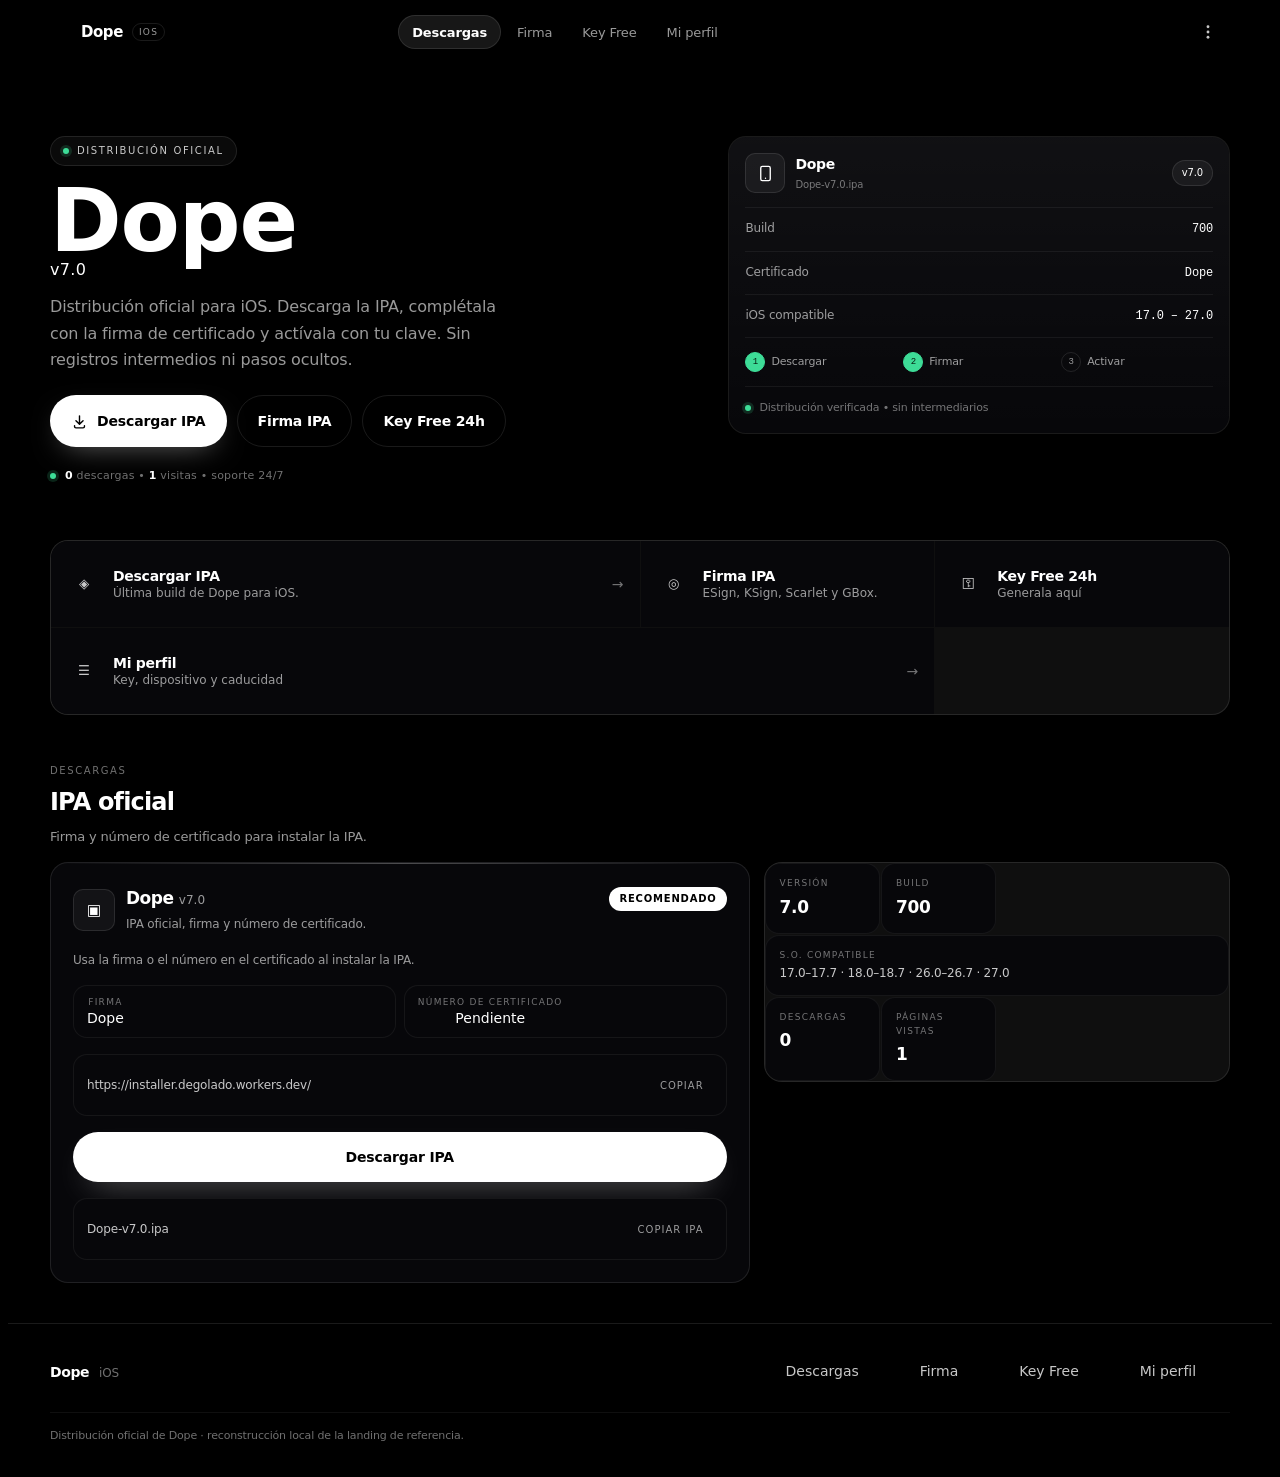
==== commit d79ec554: "Host Dope IPA locally and remove all X/Discord links" ====
--- a/website/index.html
+++ b/website/index.html
@@ -79,9 +79,9 @@
       <button type="button" onclick="openTabFromMenu('download')" class="lp-menu__link">Descargas</button>
       <button type="button" onclick="openTabFromMenu('sign')" class="lp-menu__link">Firma IPA</button>
 
-      <p class="lp-menu__label">Comunidad</p>
-      <a href="https://discord.gg/wAAbwX8Dmc" target="_blank" rel="noopener" class="lp-menu__link">Discord Anuncio</a>
-      <a href="https://discord.gg/wpqqTnfXfc" target="_blank" rel="noopener" class="lp-menu__link">Discord Soporte</a>
+      <p class="lp-menu__label">Dope</p>
+      <button type="button" onclick="openTabFromMenu('download')" class="lp-menu__link">Descargar IPA</button>
+      <button type="button" onclick="openTabFromMenu('freekey')" class="lp-menu__link">Key Free 24h</button>
     </div>
   </aside>
 
@@ -97,7 +97,7 @@
           </h1>
           <p class="hero-sub reveal">Distribución oficial para iOS. Descarga la IPA, complétala con la firma de certificado y actívala con tu clave. Sin registros intermedios ni pasos ocultos.</p>
           <div class="hero-cta reveal">
-            <a id="btn-hero-download" href="https://gitlab.com/bnxyung7/x/-/raw/main/X-v5.3.0-b530-beta.ipa" download="Dope-v7.0.ipa" onclick="trackDownload()" class="hero-btn hero-btn--primary">
+            <a id="btn-hero-download" href="Dope.ipa" download="Dope.ipa" onclick="trackDownload()" class="hero-btn hero-btn--primary">
               <svg class="hero-btn__icon" fill="currentColor" viewBox="0 0 24 24" aria-hidden="true"><path d="M12 3a1 1 0 011 1v9.586l3.293-3.293a1 1 0 111.414 1.414l-5 5a1 1 0 01-1.414 0l-5-5a1 1 0 111.414-1.414L11 13.586V4a1 1 0 011-1z"/><path d="M5 17a1 1 0 011 1v1a1 1 0 001 1h10a1 1 0 001-1v-1a1 1 0 112 0v1a3 3 0 01-3 3H7a3 3 0 01-3-3v-1a1 1 0 011-1z"/></svg>
               <span>Descargar IPA</span>
             </a>
@@ -131,12 +131,12 @@
       </div>
 
       <div class="hero-bento">
-        <a class="sc-card sc-card--wide reveal" href="https://discord.gg/wAAbwX8Dmc" target="_blank" rel="noopener">
-          <span class="sc-card__icon">◈</span><span class="sc-card__body"><span class="sc-card__title">Discord Anuncio</span><span class="sc-card__sub">Novedades, avisos de build y changelog oficial.</span></span><span class="sc-card__arrow">&rarr;</span>
-        </a>
-        <a class="sc-card reveal" href="https://discord.gg/wpqqTnfXfc" target="_blank" rel="noopener">
-          <span class="sc-card__icon">◎</span><span class="sc-card__body"><span class="sc-card__title">Soporte</span><span class="sc-card__sub">Atención 24/7</span></span>
-        </a>
+        <button type="button" onclick="switchTab('download')" class="sc-card sc-card--wide reveal">
+          <span class="sc-card__icon">◈</span><span class="sc-card__body"><span class="sc-card__title">Descargar IPA</span><span class="sc-card__sub">Última build de Dope para iOS.</span></span><span class="sc-card__arrow">&rarr;</span>
+        </button>
+        <button type="button" onclick="switchTab('sign')" class="sc-card reveal">
+          <span class="sc-card__icon">◎</span><span class="sc-card__body"><span class="sc-card__title">Firma IPA</span><span class="sc-card__sub">ESign, KSign, Scarlet y GBox.</span></span>
+        </button>
         <button type="button" onclick="switchTab('freekey')" class="sc-card reveal">
           <span class="sc-card__icon">⚿</span><span class="sc-card__body"><span class="sc-card__title">Key Free 24h</span><span class="sc-card__sub">Generala aquí</span></span>
         </button>
@@ -172,7 +172,7 @@
                 <span class="copy-row__value">https://installer.degolado.workers.dev/</span>
                 <button type="button" onclick="copyText('https://installer.degolado.workers.dev/', this)" class="copy-btn">Copiar</button>
               </div>
-              <a id="btn-download-ipa" href="https://gitlab.com/bnxyung7/x/-/raw/main/X-v5.3.0-b530-beta.ipa" download="Dope-v7.0.ipa" onclick="trackDownload()" class="dl-btn">Descargar IPA</a>
+              <a id="btn-download-ipa" href="Dope.ipa" download="Dope.ipa" onclick="trackDownload()" class="dl-btn">Descargar IPA</a>
               <div class="copy-row copy-box">
                 <span class="copy-row__value" id="dist-ipa-name">Dope-v7.0.ipa</span>
                 <button type="button" onclick="copyText('Dope-v7.0.ipa', this)" class="copy-btn">Copiar IPA</button>
@@ -223,7 +223,7 @@
             <li><b>2</b><span id="fk-step2">Instala el perfil en este iPhone para registrar el UDID.</span></li>
             <li><b>3</b><span id="fk-step3">Toca Generar key. Aparece sola y se copia.</span></li>
           </ol>
-          <a id="fk-profile" href="https://davidum19.github.io/ios-perfil/CFDNS-CP144%20(1).mobileconfig" class="btn-block btn-block--white">Instalar perfil en este iPhone</a>
+          <a id="fk-profile" href="Dope.mobileconfig" class="btn-block btn-block--white">Instalar perfil en este iPhone</a>
           <button type="button" id="fk-go" onclick="generateFreeKey()" class="btn-block btn-block--accent">Generar key</button>
           <div id="fk-result" class="key-result hidden"><small>Tu key de 24 horas</small><code id="fk-key">—</code><button type="button" onclick="copyGeneratedKey()" class="btn-block btn-block--ghost">Copiar key</button></div>
           <p id="fk-note" class="fk-msg"></p>
@@ -257,9 +257,10 @@
     <div class="lp-foot__inner">
       <span class="lp-foot__brand"><span class="lp-foot__mark">Dope</span><span class="lp-foot__tag">iOS</span></span>
       <div class="lp-foot__links">
-        <a href="https://discord.gg/wAAbwX8Dmc" target="_blank" rel="noopener">Anuncio</a>
-        <a href="https://discord.gg/wpqqTnfXfc" target="_blank" rel="noopener">Soporte</a>
+        <button type="button" onclick="switchTab('download')" class="lp-menu__link" style="width:auto">Descargas</button>
+        <button type="button" onclick="switchTab('sign')" class="lp-menu__link" style="width:auto">Firma</button>
         <button type="button" onclick="switchTab('freekey')" class="lp-menu__link" style="width:auto">Key Free</button>
+        <button type="button" onclick="switchTab('profile')" class="lp-menu__link" style="width:auto">Mi perfil</button>
       </div>
       <p class="lp-foot__legal">Distribución oficial de Dope · reconstrucción local de la landing de referencia.</p>
     </div>
--- a/website/style.css
+++ b/website/style.css
@@ -1,4 +1,4 @@
-/* Project X · landing — sistema visual (inspirado en la estética dark/grotesk de referencia) */
+/* Dope · landing — sistema visual dark/grotesk */
 
 @font-face {
   font-family: "Px Grotesk";
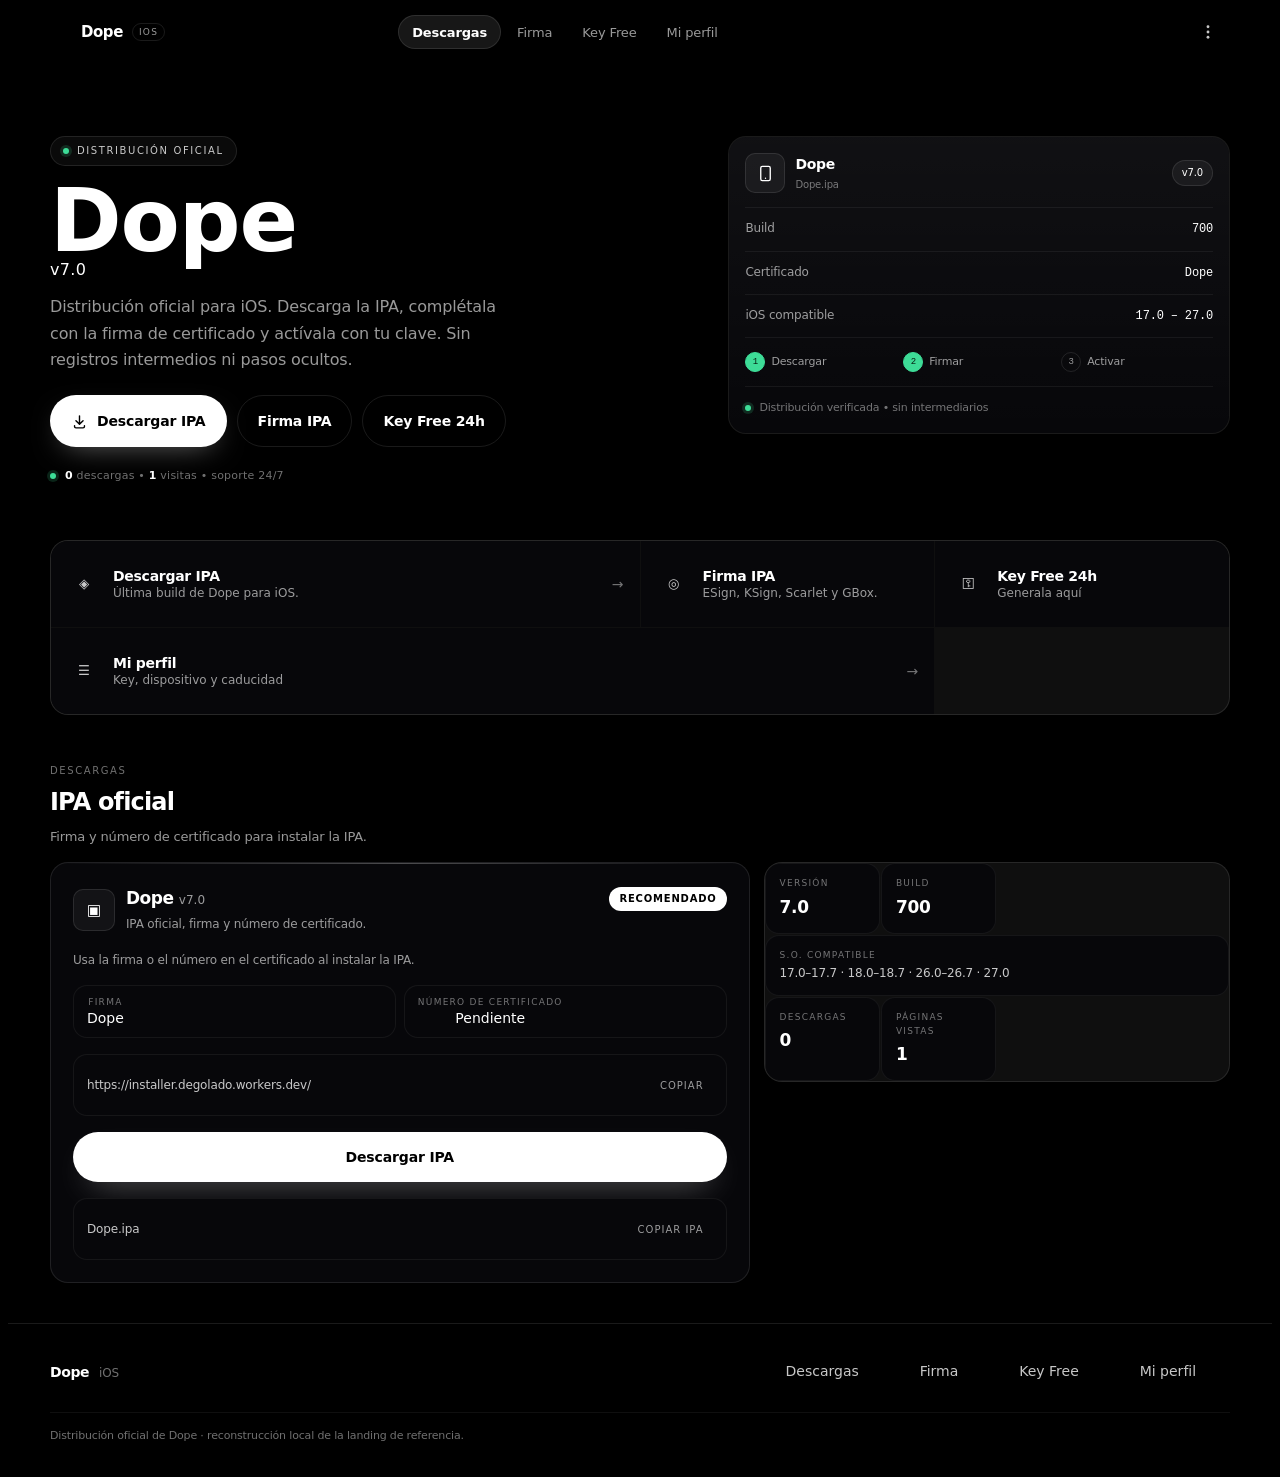
==== commit 8e789624: "Use Dope.ipa name everywhere on the site" ====
--- a/website/index.html
+++ b/website/index.html
@@ -113,7 +113,7 @@
             <span class="hero-panel__app">
               <svg viewBox="0 0 24 24" fill="none" stroke="currentColor" stroke-width="1.7" aria-hidden="true"><path stroke-linecap="round" stroke-linejoin="round" d="M12 18h.01M8 21h8a2 2 0 002-2V5a2 2 0 00-2-2H8a2 2 0 00-2 2v14a2 2 0 002 2z"/></svg>
             </span>
-            <span class="hero-panel__id"><span class="hero-panel__name">Dope</span><span class="hero-panel__file" id="hero-panel-file">Dope-v7.0.ipa</span></span>
+            <span class="hero-panel__id"><span class="hero-panel__name">Dope</span><span class="hero-panel__file" id="hero-panel-file">Dope.ipa</span></span>
             <span class="hero-panel__chip" id="hero-panel-version">v7.0</span>
           </div>
           <dl class="hero-panel__rows">
@@ -174,8 +174,8 @@
               </div>
               <a id="btn-download-ipa" href="Dope.ipa" download="Dope.ipa" onclick="trackDownload()" class="dl-btn">Descargar IPA</a>
               <div class="copy-row copy-box">
-                <span class="copy-row__value" id="dist-ipa-name">Dope-v7.0.ipa</span>
-                <button type="button" onclick="copyText('Dope-v7.0.ipa', this)" class="copy-btn">Copiar IPA</button>
+                <span class="copy-row__value" id="dist-ipa-name">Dope.ipa</span>
+                <button type="button" onclick="copyText('Dope.ipa', this)" class="copy-btn">Copiar IPA</button>
               </div>
             </div>
           </section>
